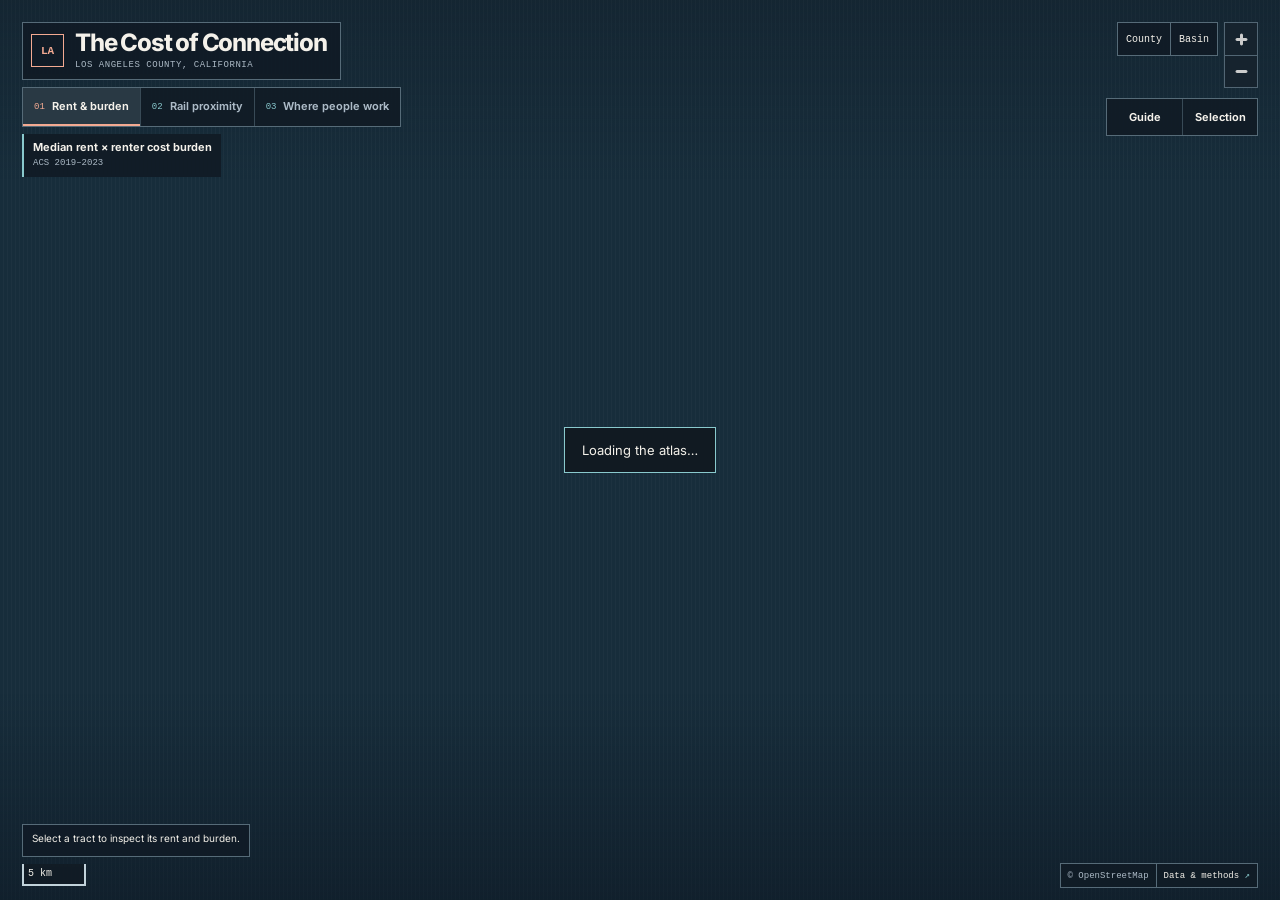
==== index.html @ 6994daee "Publish the Los Angeles transit atlas" ====
<!doctype html>
<html lang="en">
<head>
  <meta charset="utf-8">
  <meta name="viewport" content="width=device-width, initial-scale=1">
  <meta name="description" content="An interactive atlas of rent, rail access and job destinations in Los Angeles County.">
  <meta name="theme-color" content="#111a22">
  <title>The Cost of Connection · Los Angeles</title>
  <link rel="icon" href="data:,">
  <link rel="stylesheet" href="./vendor/maplibre-gl.css">
  <link rel="stylesheet" href="./atlas.css">
  <script defer src="./vendor/maplibre-gl.js"></script>
  <script defer src="./atlas.js"></script>
</head>
<body>
  <a class="skip" href="#map">Skip to the map</a>
  <main id="explore" class="atlas" aria-label="Interactive Los Angeles County atlas">
    <div class="map-shell">
      <div id="map" aria-label="Interactive map of Los Angeles County. Use the map or the tract finder to select an area." tabindex="0"></div>
      <div class="map-shade" aria-hidden="true"></div>
      <div id="place-labels" aria-hidden="true"></div>
      <canvas id="flow-motion" aria-hidden="true" hidden></canvas>
      <div id="map-message" class="map-message" role="status">Loading the atlas…</div>
      <div id="hover-card" class="hover-card" hidden></div>
    </div>

    <header class="map-header">
      <div class="wordmark">
        <span class="survey-mark" aria-hidden="true">LA</span>
        <div><h1>The Cost of Connection</h1><p>Los Angeles County, California</p></div>
      </div>
      <nav class="chapters" aria-label="Map chapters">
        <button type="button" data-mode="housing" aria-pressed="true"><span class="chapter-no" aria-hidden="true">01</span>Rent &amp; burden</button>
        <button type="button" data-mode="rail" aria-pressed="false"><span class="chapter-no" aria-hidden="true">02</span>Rail proximity</button>
        <button type="button" data-mode="commute" aria-pressed="false"><span class="chapter-no" aria-hidden="true">03</span>Where people work</button>
      </nav>
      <div class="map-heading">
        <p id="map-title">Median rent × renter cost burden</p>
        <p id="map-subtitle">ACS 2019–2023</p>
      </div>
    </header>

    <div class="map-actions" aria-label="Map extent">
      <button id="county-view" type="button" title="Show all of Los Angeles County">County</button>
      <button id="reset-view" type="button" title="Return to the LA Basin view">Basin</button>
    </div>

    <aside class="side" aria-label="Map tools and details">
      <div class="dock-bar">
        <button id="show-guide" type="button" aria-controls="guide-view" aria-expanded="false">Guide</button>
        <button id="show-selection" type="button" aria-controls="selection" aria-expanded="false">Selection</button>
        <button id="close-panel" type="button" aria-label="Collapse map panel" hidden>×</button>
      </div>
      <div class="dock-content" hidden>
        <div id="guide-view">
          <div id="chapter-panel" class="chapter-panel">
            <h2>High rent, high strain?</h2>
          </div>
          <details id="finder" class="finder">
            <summary>Find a census tract</summary>
            <form id="tract-form">
              <label class="sr-only" for="tract-input">11-digit Census GEOID or tract number</label>
              <input id="tract-input" name="tract" type="text" inputmode="decimal" autocomplete="off" placeholder="e.g. 06037… or 2073.01" required>
              <button type="submit">Go</button>
            </form>
            <p id="finder-feedback" role="status"></p>
          </details>
        </div>
        <div id="selection" class="selection" aria-live="polite" hidden></div>
      </div>
    </aside>

    <div class="map-caption">
      <p id="map-instruction">Select a tract to inspect its rent and burden.</p>
      <div id="map-key" class="map-key" aria-label="Map legend"></div>
    </div>

    <div class="source-links">
      <a href="https://www.openstreetmap.org/copyright">© OpenStreetMap</a>
      <button id="open-methods" type="button" aria-haspopup="dialog">Data &amp; methods <span aria-hidden="true">↗</span></button>
    </div>
    <dialog id="methods" class="methods" aria-labelledby="methods-title">
      <header class="methods-head">
        <h2 id="methods-title">Data &amp; methods</h2>
        <form method="dialog"><button type="submit" aria-label="Close data and methods" autofocus>×</button></form>
      </header>
      <div class="method-grid">
        <div>
          <h3>Rent and burden</h3>
          <p>Gross rent includes rent and tenant-paid utilities. A household is rent burdened when gross rent is at least 30% of household income. The tract rate excludes households for which the Census Bureau could not compute that share. Both axes split at the median among county tracts with both measures.</p>
          <p><a href="https://data.census.gov/table/ACSDT5Y2023.B25064?g=050XX00US06037">ACS B25064</a> · <a href="https://data.census.gov/table/ACSDT5Y2023.B25070?g=050XX00US06037">ACS B25070</a></p>
        </div>
        <div>
          <h3>Proximity to Metro rail</h3>
          <p>The atlas marks a tract as near rail when at least half its area falls within 800 m of a Metro rail station. The rings measure straight-line distance and the calculation dissolves overlaps. The comparison is descriptive. Station geometry comes from a later snapshot than the housing estimates.</p>
          <p><a href="https://developer.metro.net/gtfs-schedule-data/">LA Metro GTFS</a></p>
        </div>
        <div>
          <h3>Home to workplace</h3>
          <p>Each selected tract shows up to 12 LA County workplace tracts ranked by the number of primary jobs held by its residents. Schematic arcs connect representative tract points. Moving dots indicate direction. These records cover workers across all tenures and contain neither travel mode nor route. The in-state totals exclude out-of-state workplaces.</p>
          <p><a href="https://lehd.ces.census.gov/data/">Census LEHD / LODES</a> · <a href="https://onthemap.ces.census.gov/">OnTheMap</a></p>
        </div>
      </div>
      <footer class="method-credits">
        <p>Basemap: U.S. Census Bureau · © <a href="https://www.openstreetmap.org/copyright">OpenStreetMap</a> contributors · <a href="https://openfreemap.org/">OpenFreeMap</a> · © <a href="https://openmaptiles.org/">OpenMapTiles</a></p>
        <a href="./CODE-SOURCES.txt">Code sources &amp; files <span aria-hidden="true">↗</span></a>
      </footer>
    </dialog>
  </main>
</body>
</html>
---- vendor/maplibre-gl.css ----
.maplibregl-map{font:12px/20px Helvetica Neue,Arial,Helvetica,sans-serif;overflow:hidden;position:relative;-webkit-tap-highlight-color:rgb(0 0 0/0)}.maplibregl-canvas{left:0;position:absolute;top:0}.maplibregl-map:fullscreen{height:100%;width:100%}.maplibregl-ctrl-group button.maplibregl-ctrl-compass{touch-action:none}.maplibregl-canvas-container.maplibregl-interactive,.maplibregl-ctrl-group button.maplibregl-ctrl-compass{cursor:grab;-webkit-user-select:none;-moz-user-select:none;user-select:none}.maplibregl-canvas-container.maplibregl-interactive.maplibregl-track-pointer{cursor:pointer}.maplibregl-canvas-container.maplibregl-interactive:active,.maplibregl-ctrl-group button.maplibregl-ctrl-compass:active{cursor:grabbing}.maplibregl-canvas-container.maplibregl-touch-zoom-rotate,.maplibregl-canvas-container.maplibregl-touch-zoom-rotate .maplibregl-canvas{touch-action:pan-x pan-y}.maplibregl-canvas-container.maplibregl-touch-drag-pan,.maplibregl-canvas-container.maplibregl-touch-drag-pan .maplibregl-canvas{touch-action:pinch-zoom}.maplibregl-canvas-container.maplibregl-touch-zoom-rotate.maplibregl-touch-drag-pan,.maplibregl-canvas-container.maplibregl-touch-zoom-rotate.maplibregl-touch-drag-pan .maplibregl-canvas{touch-action:none}.maplibregl-canvas-container.maplibregl-touch-drag-pan.maplibregl-cooperative-gestures,.maplibregl-canvas-container.maplibregl-touch-drag-pan.maplibregl-cooperative-gestures .maplibregl-canvas{touch-action:pan-x pan-y}.maplibregl-ctrl-bottom-left,.maplibregl-ctrl-bottom-right,.maplibregl-ctrl-top-left,.maplibregl-ctrl-top-right{pointer-events:none;position:absolute;z-index:2}.maplibregl-ctrl-top-left{left:0;top:0}.maplibregl-ctrl-top-right{right:0;top:0}.maplibregl-ctrl-bottom-left{bottom:0;left:0}.maplibregl-ctrl-bottom-right{bottom:0;right:0}.maplibregl-ctrl{clear:both;pointer-events:auto;transform:translate(0)}.maplibregl-ctrl-top-left .maplibregl-ctrl{float:left;margin:10px 0 0 10px}.maplibregl-ctrl-top-right .maplibregl-ctrl{float:right;margin:10px 10px 0 0}.maplibregl-ctrl-bottom-left .maplibregl-ctrl{float:left;margin:0 0 10px 10px}.maplibregl-ctrl-bottom-right .maplibregl-ctrl{float:right;margin:0 10px 10px 0}.maplibregl-ctrl-group{background:#fff;border-radius:4px}.maplibregl-ctrl-group:not(:empty){box-shadow:0 0 0 2px rgba(0,0,0,.1)}@media (forced-colors:active){.maplibregl-ctrl-group:not(:empty){box-shadow:0 0 0 2px ButtonText}}.maplibregl-ctrl-group button{background-color:transparent;border:0;box-sizing:border-box;cursor:pointer;display:block;height:29px;outline:none;padding:0;width:29px}.maplibregl-ctrl-group button+button{border-top:1px solid #ddd}.maplibregl-ctrl button .maplibregl-ctrl-icon{background-position:50%;background-repeat:no-repeat;display:block;height:100%;width:100%}@media (forced-colors:active){.maplibregl-ctrl-icon{background-color:transparent}.maplibregl-ctrl-group button+button{border-top:1px solid ButtonText}}.maplibregl-ctrl button::-moz-focus-inner{border:0;padding:0}.maplibregl-ctrl-attrib-button:focus,.maplibregl-ctrl-group button:focus{box-shadow:0 0 2px 2px #0096ff}.maplibregl-ctrl button:disabled{cursor:not-allowed}.maplibregl-ctrl button:disabled .maplibregl-ctrl-icon{opacity:.25}@media (hover:hover){.maplibregl-ctrl button:not(:disabled):hover{background-color:rgb(0 0 0/5%)}}.maplibregl-ctrl button:not(:disabled):active{background-color:rgb(0 0 0/5%)}.maplibregl-ctrl-group button:focus:focus-visible{box-shadow:0 0 2px 2px #0096ff}.maplibregl-ctrl-group button:focus:not(:focus-visible){box-shadow:none}.maplibregl-ctrl-group button:focus:first-child{border-radius:4px 4px 0 0}.maplibregl-ctrl-group button:focus:last-child{border-radius:0 0 4px 4px}.maplibregl-ctrl-group button:focus:only-child{border-radius:inherit}.maplibregl-ctrl button.maplibregl-ctrl-zoom-out .maplibregl-ctrl-icon{background-image:url("data:image/svg+xml;charset=utf-8,%3Csvg xmlns='http://www.w3.org/2000/svg' width='29' height='29' fill='%23333' viewBox='0 0 29 29'%3E%3Cpath d='M10 13c-.75 0-1.5.75-1.5 1.5S9.25 16 10 16h9c.75 0 1.5-.75 1.5-1.5S19.75 13 19 13z'/%3E%3C/svg%3E")}.maplibregl-ctrl button.maplibregl-ctrl-zoom-in .maplibregl-ctrl-icon{background-image:url("data:image/svg+xml;charset=utf-8,%3Csvg xmlns='http://www.w3.org/2000/svg' width='29' height='29' fill='%23333' viewBox='0 0 29 29'%3E%3Cpath d='M14.5 8.5c-.75 0-1.5.75-1.5 1.5v3h-3c-.75 0-1.5.75-1.5 1.5S9.25 16 10 16h3v3c0 .75.75 1.5 1.5 1.5S16 19.75 16 19v-3h3c.75 0 1.5-.75 1.5-1.5S19.75 13 19 13h-3v-3c0-.75-.75-1.5-1.5-1.5'/%3E%3C/svg%3E")}@media (forced-colors:active){.maplibregl-ctrl button.maplibregl-ctrl-zoom-out .maplibregl-ctrl-icon{background-image:url("data:image/svg+xml;charset=utf-8,%3Csvg xmlns='http://www.w3.org/2000/svg' width='29' height='29' fill='%23fff' viewBox='0 0 29 29'%3E%3Cpath d='M10 13c-.75 0-1.5.75-1.5 1.5S9.25 16 10 16h9c.75 0 1.5-.75 1.5-1.5S19.75 13 19 13z'/%3E%3C/svg%3E")}.maplibregl-ctrl button.maplibregl-ctrl-zoom-in .maplibregl-ctrl-icon{background-image:url("data:image/svg+xml;charset=utf-8,%3Csvg xmlns='http://www.w3.org/2000/svg' width='29' height='29' fill='%23fff' viewBox='0 0 29 29'%3E%3Cpath d='M14.5 8.5c-.75 0-1.5.75-1.5 1.5v3h-3c-.75 0-1.5.75-1.5 1.5S9.25 16 10 16h3v3c0 .75.75 1.5 1.5 1.5S16 19.75 16 19v-3h3c.75 0 1.5-.75 1.5-1.5S19.75 13 19 13h-3v-3c0-.75-.75-1.5-1.5-1.5'/%3E%3C/svg%3E")}}@media (forced-colors:active) and (prefers-color-scheme:light){.maplibregl-ctrl button.maplibregl-ctrl-zoom-out .maplibregl-ctrl-icon{background-image:url("data:image/svg+xml;charset=utf-8,%3Csvg xmlns='http://www.w3.org/2000/svg' width='29' height='29' viewBox='0 0 29 29'%3E%3Cpath d='M10 13c-.75 0-1.5.75-1.5 1.5S9.25 16 10 16h9c.75 0 1.5-.75 1.5-1.5S19.75 13 19 13z'/%3E%3C/svg%3E")}.maplibregl-ctrl button.maplibregl-ctrl-zoom-in .maplibregl-ctrl-icon{background-image:url("data:image/svg+xml;charset=utf-8,%3Csvg xmlns='http://www.w3.org/2000/svg' width='29' height='29' viewBox='0 0 29 29'%3E%3Cpath d='M14.5 8.5c-.75 0-1.5.75-1.5 1.5v3h-3c-.75 0-1.5.75-1.5 1.5S9.25 16 10 16h3v3c0 .75.75 1.5 1.5 1.5S16 19.75 16 19v-3h3c.75 0 1.5-.75 1.5-1.5S19.75 13 19 13h-3v-3c0-.75-.75-1.5-1.5-1.5'/%3E%3C/svg%3E")}}.maplibregl-ctrl button.maplibregl-ctrl-fullscreen .maplibregl-ctrl-icon{background-image:url("data:image/svg+xml;charset=utf-8,%3Csvg xmlns='http://www.w3.org/2000/svg' width='29' height='29' fill='%23333' viewBox='0 0 29 29'%3E%3Cpath d='M24 16v5.5c0 1.75-.75 2.5-2.5 2.5H16v-1l3-1.5-4-5.5 1-1 5.5 4 1.5-3zM6 16l1.5 3 5.5-4 1 1-4 5.5 3 1.5v1H7.5C5.75 24 5 23.25 5 21.5V16zm7-11v1l-3 1.5 4 5.5-1 1-5.5-4L6 13H5V7.5C5 5.75 5.75 5 7.5 5zm11 2.5c0-1.75-.75-2.5-2.5-2.5H16v1l3 1.5-4 5.5 1 1 5.5-4 1.5 3h1z'/%3E%3C/svg%3E")}.maplibregl-ctrl button.maplibregl-ctrl-shrink .maplibregl-ctrl-icon{background-image:url("data:image/svg+xml;charset=utf-8,%3Csvg xmlns='http://www.w3.org/2000/svg' width='29' height='29' viewBox='0 0 29 29'%3E%3Cpath d='M18.5 16c-1.75 0-2.5.75-2.5 2.5V24h1l1.5-3 5.5 4 1-1-4-5.5 3-1.5v-1zM13 18.5c0-1.75-.75-2.5-2.5-2.5H5v1l3 1.5L4 24l1 1 5.5-4 1.5 3h1zm3-8c0 1.75.75 2.5 2.5 2.5H24v-1l-3-1.5L25 5l-1-1-5.5 4L17 5h-1zM10.5 13c1.75 0 2.5-.75 2.5-2.5V5h-1l-1.5 3L5 4 4 5l4 5.5L5 12v1z'/%3E%3C/svg%3E")}@media (forced-colors:active){.maplibregl-ctrl button.maplibregl-ctrl-fullscreen .maplibregl-ctrl-icon{background-image:url("data:image/svg+xml;charset=utf-8,%3Csvg xmlns='http://www.w3.org/2000/svg' width='29' height='29' fill='%23fff' viewBox='0 0 29 29'%3E%3Cpath d='M24 16v5.5c0 1.75-.75 2.5-2.5 2.5H16v-1l3-1.5-4-5.5 1-1 5.5 4 1.5-3zM6 16l1.5 3 5.5-4 1 1-4 5.5 3 1.5v1H7.5C5.75 24 5 23.25 5 21.5V16zm7-11v1l-3 1.5 4 5.5-1 1-5.5-4L6 13H5V7.5C5 5.75 5.75 5 7.5 5zm11 2.5c0-1.75-.75-2.5-2.5-2.5H16v1l3 1.5-4 5.5 1 1 5.5-4 1.5 3h1z'/%3E%3C/svg%3E")}.maplibregl-ctrl button.maplibregl-ctrl-shrink .maplibregl-ctrl-icon{background-image:url("data:image/svg+xml;charset=utf-8,%3Csvg xmlns='http://www.w3.org/2000/svg' width='29' height='29' fill='%23fff' viewBox='0 0 29 29'%3E%3Cpath d='M18.5 16c-1.75 0-2.5.75-2.5 2.5V24h1l1.5-3 5.5 4 1-1-4-5.5 3-1.5v-1zM13 18.5c0-1.75-.75-2.5-2.5-2.5H5v1l3 1.5L4 24l1 1 5.5-4 1.5 3h1zm3-8c0 1.75.75 2.5 2.5 2.5H24v-1l-3-1.5L25 5l-1-1-5.5 4L17 5h-1zM10.5 13c1.75 0 2.5-.75 2.5-2.5V5h-1l-1.5 3L5 4 4 5l4 5.5L5 12v1z'/%3E%3C/svg%3E")}}@media (forced-colors:active) and (prefers-color-scheme:light){.maplibregl-ctrl button.maplibregl-ctrl-fullscreen .maplibregl-ctrl-icon{background-image:url("data:image/svg+xml;charset=utf-8,%3Csvg xmlns='http://www.w3.org/2000/svg' width='29' height='29' viewBox='0 0 29 29'%3E%3Cpath d='M24 16v5.5c0 1.75-.75 2.5-2.5 2.5H16v-1l3-1.5-4-5.5 1-1 5.5 4 1.5-3zM6 16l1.5 3 5.5-4 1 1-4 5.5 3 1.5v1H7.5C5.75 24 5 23.25 5 21.5V16zm7-11v1l-3 1.5 4 5.5-1 1-5.5-4L6 13H5V7.5C5 5.75 5.75 5 7.5 5zm11 2.5c0-1.75-.75-2.5-2.5-2.5H16v1l3 1.5-4 5.5 1 1 5.5-4 1.5 3h1z'/%3E%3C/svg%3E")}.maplibregl-ctrl button.maplibregl-ctrl-shrink .maplibregl-ctrl-icon{background-image:url("data:image/svg+xml;charset=utf-8,%3Csvg xmlns='http://www.w3.org/2000/svg' width='29' height='29' viewBox='0 0 29 29'%3E%3Cpath d='M18.5 16c-1.75 0-2.5.75-2.5 2.5V24h1l1.5-3 5.5 4 1-1-4-5.5 3-1.5v-1zM13 18.5c0-1.75-.75-2.5-2.5-2.5H5v1l3 1.5L4 24l1 1 5.5-4 1.5 3h1zm3-8c0 1.75.75 2.5 2.5 2.5H24v-1l-3-1.5L25 5l-1-1-5.5 4L17 5h-1zM10.5 13c1.75 0 2.5-.75 2.5-2.5V5h-1l-1.5 3L5 4 4 5l4 5.5L5 12v1z'/%3E%3C/svg%3E")}}.maplibregl-ctrl button.maplibregl-ctrl-compass .maplibregl-ctrl-icon{background-image:url("data:image/svg+xml;charset=utf-8,%3Csvg xmlns='http://www.w3.org/2000/svg' width='29' height='29' fill='%23333' viewBox='0 0 29 29'%3E%3Cpath d='m10.5 14 4-8 4 8z'/%3E%3Cpath fill='%23ccc' d='m10.5 16 4 8 4-8z'/%3E%3C/svg%3E")}@media (forced-colors:active){.maplibregl-ctrl button.maplibregl-ctrl-compass .maplibregl-ctrl-icon{background-image:url("data:image/svg+xml;charset=utf-8,%3Csvg xmlns='http://www.w3.org/2000/svg' width='29' height='29' fill='%23fff' viewBox='0 0 29 29'%3E%3Cpath d='m10.5 14 4-8 4 8z'/%3E%3Cpath fill='%23ccc' d='m10.5 16 4 8 4-8z'/%3E%3C/svg%3E")}}@media (forced-colors:active) and (prefers-color-scheme:light){.maplibregl-ctrl button.maplibregl-ctrl-compass .maplibregl-ctrl-icon{background-image:url("data:image/svg+xml;charset=utf-8,%3Csvg xmlns='http://www.w3.org/2000/svg' width='29' height='29' viewBox='0 0 29 29'%3E%3Cpath d='m10.5 14 4-8 4 8z'/%3E%3Cpath fill='%23ccc' d='m10.5 16 4 8 4-8z'/%3E%3C/svg%3E")}}.maplibregl-ctrl button.maplibregl-ctrl-globe .maplibregl-ctrl-icon{background-image:url("data:image/svg+xml;charset=utf-8,%3Csvg xmlns='http://www.w3.org/2000/svg' width='22' height='22' fill='none' stroke='%23333' viewBox='0 0 22 22'%3E%3Ccircle cx='11' cy='11' r='8.5'/%3E%3Cpath d='M17.5 11c0 4.819-3.02 8.5-6.5 8.5S4.5 15.819 4.5 11 7.52 2.5 11 2.5s6.5 3.681 6.5 8.5Z'/%3E%3Cpath d='M13.5 11c0 2.447-.331 4.64-.853 6.206-.262.785-.562 1.384-.872 1.777-.314.399-.58.517-.775.517s-.461-.118-.775-.517c-.31-.393-.61-.992-.872-1.777C8.831 15.64 8.5 13.446 8.5 11s.331-4.64.853-6.206c.262-.785.562-1.384.872-1.777.314-.399.58-.517.775-.517s.461.118.775.517c.31.393.61.992.872 1.777.522 1.565.853 3.76.853 6.206Z'/%3E%3Cpath d='M11 7.5c-1.909 0-3.622-.166-4.845-.428-.616-.132-1.08-.283-1.379-.434a1.3 1.3 0 0 1-.224-.138q.07-.058.224-.138c.299-.151.763-.302 1.379-.434C7.378 5.666 9.091 5.5 11 5.5s3.622.166 4.845.428c.616.132 1.08.283 1.379.434.105.053.177.1.224.138q-.07.058-.224.138c-.299.151-.763.302-1.379.434-1.223.262-2.936.428-4.845.428ZM4.486 6.436ZM11 16.5c-1.909 0-3.622-.166-4.845-.428-.616-.132-1.08-.283-1.379-.434a1.3 1.3 0 0 1-.224-.138 1.3 1.3 0 0 1 .224-.138c.299-.151.763-.302 1.379-.434C7.378 14.666 9.091 14.5 11 14.5s3.622.166 4.845.428c.616.132 1.08.283 1.379.434.105.053.177.1.224.138a1.3 1.3 0 0 1-.224.138c-.299.151-.763.302-1.379.434-1.223.262-2.936.428-4.845.428Zm-6.514-1.064ZM11 12.5c-2.46 0-4.672-.222-6.255-.574-.796-.177-1.406-.38-1.805-.59a1.5 1.5 0 0 1-.39-.272.3.3 0 0 1-.047-.064.3.3 0 0 1 .048-.064c.066-.073.189-.167.389-.272.399-.21 1.009-.413 1.805-.59C6.328 9.722 8.54 9.5 11 9.5s4.672.222 6.256.574c.795.177 1.405.38 1.804.59.2.105.323.2.39.272a.3.3 0 0 1 .047.064.3.3 0 0 1-.048.064 1.4 1.4 0 0 1-.389.272c-.399.21-1.009.413-1.804.59-1.584.352-3.796.574-6.256.574Zm-8.501-1.51v.002zm0 .018v.002zm17.002.002v-.002zm0-.018v-.002z'/%3E%3C/svg%3E")}.maplibregl-ctrl button.maplibregl-ctrl-globe-enabled .maplibregl-ctrl-icon{background-image:url("data:image/svg+xml;charset=utf-8,%3Csvg xmlns='http://www.w3.org/2000/svg' width='22' height='22' fill='none' stroke='%2333b5e5' viewBox='0 0 22 22'%3E%3Ccircle cx='11' cy='11' r='8.5'/%3E%3Cpath d='M17.5 11c0 4.819-3.02 8.5-6.5 8.5S4.5 15.819 4.5 11 7.52 2.5 11 2.5s6.5 3.681 6.5 8.5Z'/%3E%3Cpath d='M13.5 11c0 2.447-.331 4.64-.853 6.206-.262.785-.562 1.384-.872 1.777-.314.399-.58.517-.775.517s-.461-.118-.775-.517c-.31-.393-.61-.992-.872-1.777C8.831 15.64 8.5 13.446 8.5 11s.331-4.64.853-6.206c.262-.785.562-1.384.872-1.777.314-.399.58-.517.775-.517s.461.118.775.517c.31.393.61.992.872 1.777.522 1.565.853 3.76.853 6.206Z'/%3E%3Cpath d='M11 7.5c-1.909 0-3.622-.166-4.845-.428-.616-.132-1.08-.283-1.379-.434a1.3 1.3 0 0 1-.224-.138q.07-.058.224-.138c.299-.151.763-.302 1.379-.434C7.378 5.666 9.091 5.5 11 5.5s3.622.166 4.845.428c.616.132 1.08.283 1.379.434.105.053.177.1.224.138q-.07.058-.224.138c-.299.151-.763.302-1.379.434-1.223.262-2.936.428-4.845.428ZM4.486 6.436ZM11 16.5c-1.909 0-3.622-.166-4.845-.428-.616-.132-1.08-.283-1.379-.434a1.3 1.3 0 0 1-.224-.138 1.3 1.3 0 0 1 .224-.138c.299-.151.763-.302 1.379-.434C7.378 14.666 9.091 14.5 11 14.5s3.622.166 4.845.428c.616.132 1.08.283 1.379.434.105.053.177.1.224.138a1.3 1.3 0 0 1-.224.138c-.299.151-.763.302-1.379.434-1.223.262-2.936.428-4.845.428Zm-6.514-1.064ZM11 12.5c-2.46 0-4.672-.222-6.255-.574-.796-.177-1.406-.38-1.805-.59a1.5 1.5 0 0 1-.39-.272.3.3 0 0 1-.047-.064.3.3 0 0 1 .048-.064c.066-.073.189-.167.389-.272.399-.21 1.009-.413 1.805-.59C6.328 9.722 8.54 9.5 11 9.5s4.672.222 6.256.574c.795.177 1.405.38 1.804.59.2.105.323.2.39.272a.3.3 0 0 1 .047.064.3.3 0 0 1-.048.064 1.4 1.4 0 0 1-.389.272c-.399.21-1.009.413-1.804.59-1.584.352-3.796.574-6.256.574Zm-8.501-1.51v.002zm0 .018v.002zm17.002.002v-.002zm0-.018v-.002z'/%3E%3C/svg%3E")}.maplibregl-ctrl button.maplibregl-ctrl-terrain .maplibregl-ctrl-icon{background-image:url("data:image/svg+xml;charset=utf-8,%3Csvg xmlns='http://www.w3.org/2000/svg' width='22' height='22' fill='%23333' viewBox='0 0 22 22'%3E%3Cpath d='m1.754 13.406 4.453-4.851 3.09 3.09 3.281 3.277.969-.969-3.309-3.312 3.844-4.121 6.148 6.886h1.082v-.855l-7.207-8.07-4.84 5.187L6.169 6.57l-5.48 5.965v.871ZM.688 16.844h20.625v1.375H.688Zm0 0'/%3E%3C/svg%3E")}.maplibregl-ctrl button.maplibregl-ctrl-terrain-enabled .maplibregl-ctrl-icon{background-image:url("data:image/svg+xml;charset=utf-8,%3Csvg xmlns='http://www.w3.org/2000/svg' width='22' height='22' fill='%2333b5e5' viewBox='0 0 22 22'%3E%3Cpath d='m1.754 13.406 4.453-4.851 3.09 3.09 3.281 3.277.969-.969-3.309-3.312 3.844-4.121 6.148 6.886h1.082v-.855l-7.207-8.07-4.84 5.187L6.169 6.57l-5.48 5.965v.871ZM.688 16.844h20.625v1.375H.688Zm0 0'/%3E%3C/svg%3E")}.maplibregl-ctrl button.maplibregl-ctrl-geolocate .maplibregl-ctrl-icon{background-image:url("data:image/svg+xml;charset=utf-8,%3Csvg xmlns='http://www.w3.org/2000/svg' width='29' height='29' fill='%23333' viewBox='0 0 20 20'%3E%3Cpath d='M10 4C9 4 9 5 9 5v.1A5 5 0 0 0 5.1 9H5s-1 0-1 1 1 1 1 1h.1A5 5 0 0 0 9 14.9v.1s0 1 1 1 1-1 1-1v-.1a5 5 0 0 0 3.9-3.9h.1s1 0 1-1-1-1-1-1h-.1A5 5 0 0 0 11 5.1V5s0-1-1-1m0 2.5a3.5 3.5 0 1 1 0 7 3.5 3.5 0 1 1 0-7'/%3E%3Ccircle cx='10' cy='10' r='2'/%3E%3C/svg%3E")}.maplibregl-ctrl button.maplibregl-ctrl-geolocate:disabled .maplibregl-ctrl-icon{background-image:url("data:image/svg+xml;charset=utf-8,%3Csvg xmlns='http://www.w3.org/2000/svg' width='29' height='29' fill='%23aaa' viewBox='0 0 20 20'%3E%3Cpath d='M10 4C9 4 9 5 9 5v.1A5 5 0 0 0 5.1 9H5s-1 0-1 1 1 1 1 1h.1A5 5 0 0 0 9 14.9v.1s0 1 1 1 1-1 1-1v-.1a5 5 0 0 0 3.9-3.9h.1s1 0 1-1-1-1-1-1h-.1A5 5 0 0 0 11 5.1V5s0-1-1-1m0 2.5a3.5 3.5 0 1 1 0 7 3.5 3.5 0 1 1 0-7'/%3E%3Ccircle cx='10' cy='10' r='2'/%3E%3Cpath fill='red' d='m14 5 1 1-9 9-1-1z'/%3E%3C/svg%3E")}.maplibregl-ctrl button.maplibregl-ctrl-geolocate.maplibregl-ctrl-geolocate-active .maplibregl-ctrl-icon{background-image:url("data:image/svg+xml;charset=utf-8,%3Csvg xmlns='http://www.w3.org/2000/svg' width='29' height='29' fill='%2333b5e5' viewBox='0 0 20 20'%3E%3Cpath d='M10 4C9 4 9 5 9 5v.1A5 5 0 0 0 5.1 9H5s-1 0-1 1 1 1 1 1h.1A5 5 0 0 0 9 14.9v.1s0 1 1 1 1-1 1-1v-.1a5 5 0 0 0 3.9-3.9h.1s1 0 1-1-1-1-1-1h-.1A5 5 0 0 0 11 5.1V5s0-1-1-1m0 2.5a3.5 3.5 0 1 1 0 7 3.5 3.5 0 1 1 0-7'/%3E%3Ccircle cx='10' cy='10' r='2'/%3E%3C/svg%3E")}.maplibregl-ctrl button.maplibregl-ctrl-geolocate.maplibregl-ctrl-geolocate-active-error .maplibregl-ctrl-icon{background-image:url("data:image/svg+xml;charset=utf-8,%3Csvg xmlns='http://www.w3.org/2000/svg' width='29' height='29' fill='%23e58978' viewBox='0 0 20 20'%3E%3Cpath d='M10 4C9 4 9 5 9 5v.1A5 5 0 0 0 5.1 9H5s-1 0-1 1 1 1 1 1h.1A5 5 0 0 0 9 14.9v.1s0 1 1 1 1-1 1-1v-.1a5 5 0 0 0 3.9-3.9h.1s1 0 1-1-1-1-1-1h-.1A5 5 0 0 0 11 5.1V5s0-1-1-1m0 2.5a3.5 3.5 0 1 1 0 7 3.5 3.5 0 1 1 0-7'/%3E%3Ccircle cx='10' cy='10' r='2'/%3E%3C/svg%3E")}.maplibregl-ctrl button.maplibregl-ctrl-geolocate.maplibregl-ctrl-geolocate-background .maplibregl-ctrl-icon{background-image:url("data:image/svg+xml;charset=utf-8,%3Csvg xmlns='http://www.w3.org/2000/svg' width='29' height='29' fill='%2333b5e5' viewBox='0 0 20 20'%3E%3Cpath d='M10 4C9 4 9 5 9 5v.1A5 5 0 0 0 5.1 9H5s-1 0-1 1 1 1 1 1h.1A5 5 0 0 0 9 14.9v.1s0 1 1 1 1-1 1-1v-.1a5 5 0 0 0 3.9-3.9h.1s1 0 1-1-1-1-1-1h-.1A5 5 0 0 0 11 5.1V5s0-1-1-1m0 2.5a3.5 3.5 0 1 1 0 7 3.5 3.5 0 1 1 0-7'/%3E%3C/svg%3E")}.maplibregl-ctrl button.maplibregl-ctrl-geolocate.maplibregl-ctrl-geolocate-background-error .maplibregl-ctrl-icon{background-image:url("data:image/svg+xml;charset=utf-8,%3Csvg xmlns='http://www.w3.org/2000/svg' width='29' height='29' fill='%23e54e33' viewBox='0 0 20 20'%3E%3Cpath d='M10 4C9 4 9 5 9 5v.1A5 5 0 0 0 5.1 9H5s-1 0-1 1 1 1 1 1h.1A5 5 0 0 0 9 14.9v.1s0 1 1 1 1-1 1-1v-.1a5 5 0 0 0 3.9-3.9h.1s1 0 1-1-1-1-1-1h-.1A5 5 0 0 0 11 5.1V5s0-1-1-1m0 2.5a3.5 3.5 0 1 1 0 7 3.5 3.5 0 1 1 0-7'/%3E%3C/svg%3E")}.maplibregl-ctrl button.maplibregl-ctrl-geolocate.maplibregl-ctrl-geolocate-waiting .maplibregl-ctrl-icon{animation:maplibregl-spin 2s linear infinite}@media (forced-colors:active){.maplibregl-ctrl button.maplibregl-ctrl-geolocate .maplibregl-ctrl-icon{background-image:url("data:image/svg+xml;charset=utf-8,%3Csvg xmlns='http://www.w3.org/2000/svg' width='29' height='29' fill='%23fff' viewBox='0 0 20 20'%3E%3Cpath d='M10 4C9 4 9 5 9 5v.1A5 5 0 0 0 5.1 9H5s-1 0-1 1 1 1 1 1h.1A5 5 0 0 0 9 14.9v.1s0 1 1 1 1-1 1-1v-.1a5 5 0 0 0 3.9-3.9h.1s1 0 1-1-1-1-1-1h-.1A5 5 0 0 0 11 5.1V5s0-1-1-1m0 2.5a3.5 3.5 0 1 1 0 7 3.5 3.5 0 1 1 0-7'/%3E%3Ccircle cx='10' cy='10' r='2'/%3E%3C/svg%3E")}.maplibregl-ctrl button.maplibregl-ctrl-geolocate:disabled .maplibregl-ctrl-icon{background-image:url("data:image/svg+xml;charset=utf-8,%3Csvg xmlns='http://www.w3.org/2000/svg' width='29' height='29' fill='%23999' viewBox='0 0 20 20'%3E%3Cpath d='M10 4C9 4 9 5 9 5v.1A5 5 0 0 0 5.1 9H5s-1 0-1 1 1 1 1 1h.1A5 5 0 0 0 9 14.9v.1s0 1 1 1 1-1 1-1v-.1a5 5 0 0 0 3.9-3.9h.1s1 0 1-1-1-1-1-1h-.1A5 5 0 0 0 11 5.1V5s0-1-1-1m0 2.5a3.5 3.5 0 1 1 0 7 3.5 3.5 0 1 1 0-7'/%3E%3Ccircle cx='10' cy='10' r='2'/%3E%3Cpath fill='red' d='m14 5 1 1-9 9-1-1z'/%3E%3C/svg%3E")}.maplibregl-ctrl button.maplibregl-ctrl-geolocate.maplibregl-ctrl-geolocate-active .maplibregl-ctrl-icon{background-image:url("data:image/svg+xml;charset=utf-8,%3Csvg xmlns='http://www.w3.org/2000/svg' width='29' height='29' fill='%2333b5e5' viewBox='0 0 20 20'%3E%3Cpath d='M10 4C9 4 9 5 9 5v.1A5 5 0 0 0 5.1 9H5s-1 0-1 1 1 1 1 1h.1A5 5 0 0 0 9 14.9v.1s0 1 1 1 1-1 1-1v-.1a5 5 0 0 0 3.9-3.9h.1s1 0 1-1-1-1-1-1h-.1A5 5 0 0 0 11 5.1V5s0-1-1-1m0 2.5a3.5 3.5 0 1 1 0 7 3.5 3.5 0 1 1 0-7'/%3E%3Ccircle cx='10' cy='10' r='2'/%3E%3C/svg%3E")}.maplibregl-ctrl button.maplibregl-ctrl-geolocate.maplibregl-ctrl-geolocate-active-error .maplibregl-ctrl-icon{background-image:url("data:image/svg+xml;charset=utf-8,%3Csvg xmlns='http://www.w3.org/2000/svg' width='29' height='29' fill='%23e58978' viewBox='0 0 20 20'%3E%3Cpath d='M10 4C9 4 9 5 9 5v.1A5 5 0 0 0 5.1 9H5s-1 0-1 1 1 1 1 1h.1A5 5 0 0 0 9 14.9v.1s0 1 1 1 1-1 1-1v-.1a5 5 0 0 0 3.9-3.9h.1s1 0 1-1-1-1-1-1h-.1A5 5 0 0 0 11 5.1V5s0-1-1-1m0 2.5a3.5 3.5 0 1 1 0 7 3.5 3.5 0 1 1 0-7'/%3E%3Ccircle cx='10' cy='10' r='2'/%3E%3C/svg%3E")}.maplibregl-ctrl button.maplibregl-ctrl-geolocate.maplibregl-ctrl-geolocate-background .maplibregl-ctrl-icon{background-image:url("data:image/svg+xml;charset=utf-8,%3Csvg xmlns='http://www.w3.org/2000/svg' width='29' height='29' fill='%2333b5e5' viewBox='0 0 20 20'%3E%3Cpath d='M10 4C9 4 9 5 9 5v.1A5 5 0 0 0 5.1 9H5s-1 0-1 1 1 1 1 1h.1A5 5 0 0 0 9 14.9v.1s0 1 1 1 1-1 1-1v-.1a5 5 0 0 0 3.9-3.9h.1s1 0 1-1-1-1-1-1h-.1A5 5 0 0 0 11 5.1V5s0-1-1-1m0 2.5a3.5 3.5 0 1 1 0 7 3.5 3.5 0 1 1 0-7'/%3E%3C/svg%3E")}.maplibregl-ctrl button.maplibregl-ctrl-geolocate.maplibregl-ctrl-geolocate-background-error .maplibregl-ctrl-icon{background-image:url("data:image/svg+xml;charset=utf-8,%3Csvg xmlns='http://www.w3.org/2000/svg' width='29' height='29' fill='%23e54e33' viewBox='0 0 20 20'%3E%3Cpath d='M10 4C9 4 9 5 9 5v.1A5 5 0 0 0 5.1 9H5s-1 0-1 1 1 1 1 1h.1A5 5 0 0 0 9 14.9v.1s0 1 1 1 1-1 1-1v-.1a5 5 0 0 0 3.9-3.9h.1s1 0 1-1-1-1-1-1h-.1A5 5 0 0 0 11 5.1V5s0-1-1-1m0 2.5a3.5 3.5 0 1 1 0 7 3.5 3.5 0 1 1 0-7'/%3E%3C/svg%3E")}}@media (forced-colors:active) and (prefers-color-scheme:light){.maplibregl-ctrl button.maplibregl-ctrl-geolocate .maplibregl-ctrl-icon{background-image:url("data:image/svg+xml;charset=utf-8,%3Csvg xmlns='http://www.w3.org/2000/svg' width='29' height='29' viewBox='0 0 20 20'%3E%3Cpath d='M10 4C9 4 9 5 9 5v.1A5 5 0 0 0 5.1 9H5s-1 0-1 1 1 1 1 1h.1A5 5 0 0 0 9 14.9v.1s0 1 1 1 1-1 1-1v-.1a5 5 0 0 0 3.9-3.9h.1s1 0 1-1-1-1-1-1h-.1A5 5 0 0 0 11 5.1V5s0-1-1-1m0 2.5a3.5 3.5 0 1 1 0 7 3.5 3.5 0 1 1 0-7'/%3E%3Ccircle cx='10' cy='10' r='2'/%3E%3C/svg%3E")}.maplibregl-ctrl button.maplibregl-ctrl-geolocate:disabled .maplibregl-ctrl-icon{background-image:url("data:image/svg+xml;charset=utf-8,%3Csvg xmlns='http://www.w3.org/2000/svg' width='29' height='29' fill='%23666' viewBox='0 0 20 20'%3E%3Cpath d='M10 4C9 4 9 5 9 5v.1A5 5 0 0 0 5.1 9H5s-1 0-1 1 1 1 1 1h.1A5 5 0 0 0 9 14.9v.1s0 1 1 1 1-1 1-1v-.1a5 5 0 0 0 3.9-3.9h.1s1 0 1-1-1-1-1-1h-.1A5 5 0 0 0 11 5.1V5s0-1-1-1m0 2.5a3.5 3.5 0 1 1 0 7 3.5 3.5 0 1 1 0-7'/%3E%3Ccircle cx='10' cy='10' r='2'/%3E%3Cpath fill='red' d='m14 5 1 1-9 9-1-1z'/%3E%3C/svg%3E")}}@keyframes maplibregl-spin{0%{transform:rotate(0deg)}to{transform:rotate(1turn)}}a.maplibregl-ctrl-logo{background-image:url("data:image/svg+xml;charset=utf-8,%3Csvg xmlns='http://www.w3.org/2000/svg' width='88' height='23' fill='none'%3E%3Cpath fill='%23000' fill-opacity='.4' fill-rule='evenodd' d='M17.408 16.796h-1.827l2.501-12.095h.198l3.324 6.533.988 2.19.988-2.19 3.258-6.533h.181l2.6 12.095h-1.81l-1.218-5.644-.362-1.71-.658 1.71-2.929 5.644h-.098l-2.914-5.644-.757-1.71-.345 1.71zm1.958-3.42-.726 3.663a1.255 1.255 0 0 1-1.232 1.011h-1.827a1.255 1.255 0 0 1-1.229-1.509l2.501-12.095a1.255 1.255 0 0 1 1.23-1.001h.197a1.25 1.25 0 0 1 1.12.685l3.19 6.273 3.125-6.263a1.25 1.25 0 0 1 1.123-.695h.181a1.255 1.255 0 0 1 1.227.991l1.443 6.71a5 5 0 0 1 .314-.787l.009-.016a4.6 4.6 0 0 1 1.777-1.887c.782-.46 1.668-.667 2.611-.667a4.6 4.6 0 0 1 1.7.32l.306.134c.21-.16.474-.256.759-.256h1.694a1.255 1.255 0 0 1 1.212.925 1.255 1.255 0 0 1 1.212-.925h1.711c.284 0 .545.094.755.252.613-.3 1.312-.45 2.075-.45 1.356 0 2.557.445 3.482 1.4q.47.48.763 1.064V4.701a1.255 1.255 0 0 1 1.255-1.255h1.86A1.255 1.255 0 0 1 54.44 4.7v9.194h2.217c.19 0 .37.043.532.118v-4.77c0-.356.147-.678.385-.906a2.42 2.42 0 0 1-.682-1.71c0-.665.267-1.253.735-1.7a2.45 2.45 0 0 1 1.722-.674 2.43 2.43 0 0 1 1.705.675q.318.302.504.683V4.7a1.255 1.255 0 0 1 1.255-1.255h1.744A1.255 1.255 0 0 1 65.812 4.7v3.335a4.8 4.8 0 0 1 1.526-.246c.938 0 1.817.214 2.59.69a4.47 4.47 0 0 1 1.67 1.743v-.98a1.255 1.255 0 0 1 1.256-1.256h1.777c.233 0 .451.064.639.174a3.4 3.4 0 0 1 1.567-.372c.346 0 .861.02 1.285.232a1.25 1.25 0 0 1 .689 1.004 4.7 4.7 0 0 1 .853-.588c.795-.44 1.675-.647 2.61-.647 1.385 0 2.65.39 3.525 1.396.836.938 1.168 2.173 1.168 3.528q-.001.515-.056 1.051a1.255 1.255 0 0 1-.947 1.09l.408.952a1.255 1.255 0 0 1-.477 1.552c-.418.268-.92.463-1.458.612-.613.171-1.304.244-2.049.244-1.06 0-2.043-.207-2.886-.698l-.015-.008c-.798-.48-1.419-1.135-1.818-1.963l-.004-.008a5.8 5.8 0 0 1-.548-2.512q0-.429.053-.843a1.3 1.3 0 0 1-.333-.086l-.166-.004c-.223 0-.426.062-.643.228-.03.024-.142.139-.142.59v3.883a1.255 1.255 0 0 1-1.256 1.256h-1.777a1.255 1.255 0 0 1-1.256-1.256V15.69l-.032.057a4.8 4.8 0 0 1-1.86 1.833 5.04 5.04 0 0 1-2.484.634 4.5 4.5 0 0 1-1.935-.424 1.25 1.25 0 0 1-.764.258h-1.71a1.255 1.255 0 0 1-1.256-1.255V7.687a2.4 2.4 0 0 1-.428.625c.253.23.412.561.412.93v7.553a1.255 1.255 0 0 1-1.256 1.255h-1.843a1.25 1.25 0 0 1-.894-.373c-.228.23-.544.373-.894.373H51.32a1.255 1.255 0 0 1-1.256-1.255v-1.251l-.061.117a4.7 4.7 0 0 1-1.782 1.884 4.77 4.77 0 0 1-2.485.67 5.6 5.6 0 0 1-1.485-.188l.009 2.764a1.255 1.255 0 0 1-1.255 1.259h-1.729a1.255 1.255 0 0 1-1.255-1.255v-3.537a1.255 1.255 0 0 1-1.167.793h-1.679a1.25 1.25 0 0 1-.77-.263 4.5 4.5 0 0 1-1.945.429c-.885 0-1.724-.21-2.495-.632l-.017-.01a5 5 0 0 1-1.081-.836 1.255 1.255 0 0 1-1.254 1.312h-1.81a1.255 1.255 0 0 1-1.228-.99l-.782-3.625-2.044 3.939a1.25 1.25 0 0 1-1.115.676h-.098a1.25 1.25 0 0 1-1.116-.68l-2.061-3.994zM35.92 16.63l.207-.114.223-.15q.493-.356.735-.785l.061-.118.033 1.332h1.678V9.242h-1.694l-.033 1.267q-.133-.329-.526-.658l-.032-.028a3.2 3.2 0 0 0-.668-.428l-.27-.12a3.3 3.3 0 0 0-1.235-.23q-1.136-.001-1.974.493a3.36 3.36 0 0 0-1.3 1.382q-.445.89-.444 2.074 0 1.2.51 2.107a3.8 3.8 0 0 0 1.382 1.381 3.9 3.9 0 0 0 1.893.477q.795 0 1.455-.33zm-2.789-5.38q-.576.675-.575 1.762 0 1.102.559 1.794.576.675 1.645.675a2.25 2.25 0 0 0 .934-.19 2.2 2.2 0 0 0 .468-.29l.178-.161a2.2 2.2 0 0 0 .397-.561q.244-.5.244-1.15v-.115q0-.708-.296-1.267l-.043-.077a2.2 2.2 0 0 0-.633-.709l-.13-.086-.047-.028a2.1 2.1 0 0 0-1.073-.285q-1.052 0-1.629.692zm2.316 2.706c.163-.17.28-.407.28-.83v-.114c0-.292-.06-.508-.15-.68a.96.96 0 0 0-.353-.389.85.85 0 0 0-.464-.127c-.4 0-.56.114-.664.239l-.01.012c-.148.174-.275.45-.275.945 0 .506.122.801.27.99.097.11.266.224.68.224.303 0 .504-.09.687-.269zm7.545 1.705a2.6 2.6 0 0 0 .331.423q.319.33.755.548l.173.074q.65.255 1.49.255 1.02 0 1.844-.493a3.45 3.45 0 0 0 1.316-1.4q.493-.904.493-2.089 0-1.909-.988-2.913-.988-1.02-2.584-1.02-.898 0-1.575.347a3 3 0 0 0-.415.262l-.199.166a3.4 3.4 0 0 0-.64.82V9.242h-1.712v11.553h1.729l-.017-5.134zm.53-1.138q.206.29.48.5l.155.11.053.034q.51.296 1.119.297 1.07 0 1.645-.675.577-.69.576-1.762 0-1.119-.576-1.777-.558-.675-1.645-.675-.435 0-.835.16a2 2 0 0 0-.284.136 2 2 0 0 0-.363.254 2.2 2.2 0 0 0-.46.569l-.082.162a2.6 2.6 0 0 0-.213 1.072v.115q0 .707.296 1.267l.135.211zm.964-.818a1.1 1.1 0 0 0 .367.385.94.94 0 0 0 .476.118c.423 0 .59-.117.687-.23.159-.194.28-.478.28-.95 0-.53-.133-.8-.266-.952l-.021-.025c-.078-.094-.231-.221-.68-.221a1 1 0 0 0-.503.135l-.012.007a.86.86 0 0 0-.335.343c-.073.133-.132.324-.132.614v.115a1.4 1.4 0 0 0 .14.66zm15.7-6.222q.347-.346.346-.856a1.05 1.05 0 0 0-.345-.79 1.18 1.18 0 0 0-.84-.329q-.51 0-.855.33a1.05 1.05 0 0 0-.346.79q0 .51.346.855.345.346.856.346.51 0 .839-.346zm4.337 9.314.033-1.332q.191.403.59.747l.098.081a4 4 0 0 0 .316.224l.223.122a3.2 3.2 0 0 0 1.44.322 3.8 3.8 0 0 0 1.875-.477 3.5 3.5 0 0 0 1.382-1.366q.527-.89.526-2.09 0-1.184-.444-2.073a3.24 3.24 0 0 0-1.283-1.399q-.823-.51-1.942-.51a3.5 3.5 0 0 0-1.527.344l-.086.043-.165.09a3 3 0 0 0-.33.214q-.432.315-.656.707a2 2 0 0 0-.099.198l.082-1.283V4.701h-1.744v12.095zm.473-2.509a2.5 2.5 0 0 0 .566.7q.117.098.245.18l.144.08a2.1 2.1 0 0 0 .975.232q1.07 0 1.645-.675.576-.69.576-1.778 0-1.102-.576-1.777-.56-.691-1.645-.692a2.2 2.2 0 0 0-1.015.235q-.22.113-.415.282l-.15.142a2.1 2.1 0 0 0-.42.594q-.223.479-.223 1.1v.115q0 .705.293 1.26zm2.616-.293c.157-.191.28-.479.28-.967 0-.51-.13-.79-.276-.961l-.021-.026c-.082-.1-.232-.225-.67-.225a.87.87 0 0 0-.681.279l-.012.011c-.154.155-.274.38-.274.807v.115c0 .285.057.499.144.669a1.1 1.1 0 0 0 .367.405c.137.082.28.123.455.123.423 0 .59-.118.686-.23zm8.266-3.013q.345-.13.724-.14l.069-.002q.493 0 .642.099l.247-1.794q-.196-.099-.717-.099a2.3 2.3 0 0 0-.545.063 2 2 0 0 0-.411.148 2.2 2.2 0 0 0-.4.249 2.5 2.5 0 0 0-.485.499 2.7 2.7 0 0 0-.32.581l-.05.137v-1.48h-1.778v7.553h1.777v-3.884q0-.546.159-.943a1.5 1.5 0 0 1 .466-.636 2.5 2.5 0 0 1 .399-.253 2 2 0 0 1 .224-.099zm9.784 2.656.05-.922q0-1.743-.856-2.698-.838-.97-2.584-.97-1.119-.001-2.007.493a3.46 3.46 0 0 0-1.4 1.382q-.493.906-.493 2.106 0 1.07.428 1.975.428.89 1.332 1.432.906.526 2.255.526.973 0 1.668-.185l.044-.012.135-.04q.613-.184.984-.421l-.542-1.267q-.3.162-.642.274l-.297.087q-.51.131-1.3.131-.954 0-1.497-.444a1.6 1.6 0 0 1-.192-.193q-.366-.44-.512-1.234l-.004-.021zm-5.427-1.256-.003.022h3.752v-.138q-.011-.727-.288-1.118a1 1 0 0 0-.156-.176q-.46-.428-1.316-.428-.986 0-1.494.604-.379.45-.494 1.234zm-27.053 2.77V4.7h-1.86v12.095h5.333V15.15zm7.103-5.908v7.553h-1.843V9.242h1.843z'/%3E%3Cpath fill='%23fff' d='m19.63 11.151-.757-1.71-.345 1.71-1.12 5.644h-1.827L18.083 4.7h.197l3.325 6.533.988 2.19.988-2.19L26.839 4.7h.181l2.6 12.095h-1.81l-1.218-5.644-.362-1.71-.658 1.71-2.93 5.644h-.098l-2.913-5.644zm14.836 5.81q-1.02 0-1.893-.478a3.8 3.8 0 0 1-1.381-1.382q-.51-.906-.51-2.106 0-1.185.444-2.074a3.36 3.36 0 0 1 1.3-1.382q.839-.494 1.974-.494a3.3 3.3 0 0 1 1.234.231 3.3 3.3 0 0 1 .97.575q.396.33.527.659l.033-1.267h1.694v7.553H37.18l-.033-1.332q-.279.593-1.02 1.053a3.17 3.17 0 0 1-1.662.444zm.296-1.482q.938 0 1.58-.642.642-.66.642-1.711v-.115q0-.708-.296-1.267a2.2 2.2 0 0 0-.807-.872 2.1 2.1 0 0 0-1.119-.313q-1.053 0-1.629.692-.575.675-.575 1.76 0 1.103.559 1.795.577.675 1.645.675zm6.521-6.237h1.711v1.4q.906-1.597 2.83-1.597 1.596 0 2.584 1.02.988 1.005.988 2.914 0 1.185-.493 2.09a3.46 3.46 0 0 1-1.316 1.399 3.5 3.5 0 0 1-1.844.493q-.954 0-1.662-.329a2.67 2.67 0 0 1-1.086-.97l.017 5.134h-1.728zm4.048 6.22q1.07 0 1.645-.674.577-.69.576-1.762 0-1.119-.576-1.777-.558-.675-1.645-.675-.592 0-1.12.296-.51.28-.822.823-.296.527-.296 1.234v.115q0 .708.296 1.267.313.543.823.855.51.296 1.119.297z'/%3E%3Cpath fill='%23e1e3e9' d='M51.325 4.7h1.86v10.45h3.473v1.646h-5.333zm7.12 4.542h1.843v7.553h-1.843zm.905-1.415a1.16 1.16 0 0 1-.856-.346 1.17 1.17 0 0 1-.346-.856 1.05 1.05 0 0 1 .346-.79q.346-.329.856-.329.494 0 .839.33a1.05 1.05 0 0 1 .345.79 1.16 1.16 0 0 1-.345.855q-.33.346-.84.346zm7.875 9.133a3.17 3.17 0 0 1-1.662-.444q-.723-.46-1.004-1.053l-.033 1.332h-1.71V4.701h1.743v4.657l-.082 1.283q.279-.658 1.086-1.119a3.5 3.5 0 0 1 1.778-.477q1.119 0 1.942.51a3.24 3.24 0 0 1 1.283 1.4q.445.888.444 2.072 0 1.201-.526 2.09a3.5 3.5 0 0 1-1.382 1.366 3.8 3.8 0 0 1-1.876.477zm-.296-1.481q1.069 0 1.645-.675.577-.69.577-1.778 0-1.102-.577-1.776-.56-.691-1.645-.692a2.12 2.12 0 0 0-1.58.659q-.642.641-.642 1.694v.115q0 .71.296 1.267a2.4 2.4 0 0 0 .807.872 2.1 2.1 0 0 0 1.119.313zm5.927-6.237h1.777v1.481q.263-.757.856-1.217a2.14 2.14 0 0 1 1.349-.46q.527 0 .724.098l-.247 1.794q-.149-.099-.642-.099-.774 0-1.416.494-.626.493-.626 1.58v3.883h-1.777V9.242zm9.534 7.718q-1.35 0-2.255-.526-.904-.543-1.332-1.432a4.6 4.6 0 0 1-.428-1.975q0-1.2.493-2.106a3.46 3.46 0 0 1 1.4-1.382q.889-.495 2.007-.494 1.744 0 2.584.97.855.956.856 2.7 0 .444-.05.92h-5.43q.18 1.005.708 1.45.542.443 1.497.443.79 0 1.3-.131a4 4 0 0 0 .938-.362l.542 1.267q-.411.263-1.119.46-.708.198-1.711.197zm1.596-4.558q.016-1.02-.444-1.432-.46-.428-1.316-.428-1.728 0-1.991 1.86z'/%3E%3Cpath d='M5.074 15.948a.484.657 0 0 0-.486.659v1.84a.484.657 0 0 0 .486.659h4.101a.484.657 0 0 0 .486-.659v-1.84a.484.657 0 0 0-.486-.659zm3.56 1.16H5.617v.838h3.017z' style='fill:%23fff;fill-rule:evenodd;stroke-width:1.03600001'/%3E%3Cg style='stroke-width:1.12603545'%3E%3Cpath d='M-9.408-1.416c-3.833-.025-7.056 2.912-7.08 6.615-.02 3.08 1.653 4.832 3.107 6.268.903.892 1.721 1.74 2.32 2.902l-.525-.004c-.543-.003-.992.304-1.24.639a1.87 1.87 0 0 0-.362 1.121l-.011 1.877c-.003.402.104.787.347 1.125.244.338.688.653 1.23.656l4.142.028c.542.003.99-.306 1.238-.641a1.87 1.87 0 0 0 .363-1.121l.012-1.875a1.87 1.87 0 0 0-.348-1.127c-.243-.338-.688-.653-1.23-.656l-.518-.004c.597-1.145 1.425-1.983 2.348-2.87 1.473-1.414 3.18-3.149 3.2-6.226-.016-3.59-2.923-6.684-6.993-6.707m-.006 1.1v.002c3.274.02 5.92 2.532 5.9 5.6-.017 2.706-1.39 4.026-2.863 5.44-1.034.994-2.118 2.033-2.814 3.633-.018.041-.052.055-.075.065q-.013.004-.02.01a.34.34 0 0 1-.226.084.34.34 0 0 1-.224-.086l-.092-.077c-.699-1.615-1.768-2.669-2.781-3.67-1.454-1.435-2.797-2.762-2.78-5.478.02-3.067 2.7-5.545 5.975-5.523m-.02 2.826c-1.62-.01-2.944 1.315-2.955 2.96-.01 1.646 1.295 2.988 2.916 2.999h.002c1.621.01 2.943-1.316 2.953-2.961.011-1.646-1.294-2.988-2.916-2.998m-.005 1.1c1.017.006 1.829.83 1.822 1.89s-.83 1.874-1.848 1.867c-1.018-.006-1.829-.83-1.822-1.89s.83-1.874 1.848-1.868m-2.155 11.857 4.14.025c.271.002.49.305.487.676l-.013 1.875c-.003.37-.224.67-.495.668l-4.14-.025c-.27-.002-.487-.306-.485-.676l.012-1.875c.003-.37.224-.67.494-.668' style='color:%23000;font-style:normal;font-variant:normal;font-weight:400;font-stretch:normal;font-size:medium;line-height:normal;font-family:sans-serif;font-variant-ligatures:normal;font-variant-position:normal;font-variant-caps:normal;font-variant-numeric:normal;font-variant-alternates:normal;font-feature-settings:normal;text-indent:0;text-align:start;text-decoration:none;text-decoration-line:none;text-decoration-style:solid;text-decoration-color:%23000;letter-spacing:normal;word-spacing:normal;text-transform:none;writing-mode:lr-tb;direction:ltr;text-orientation:mixed;dominant-baseline:auto;baseline-shift:baseline;text-anchor:start;white-space:normal;shape-padding:0;clip-rule:evenodd;display:inline;overflow:visible;visibility:visible;opacity:1;isolation:auto;mix-blend-mode:normal;color-interpolation:sRGB;color-interpolation-filters:linearRGB;solid-color:%23000;solid-opacity:1;vector-effect:none;fill:%23000;fill-opacity:.4;fill-rule:evenodd;stroke:none;stroke-width:2.47727823;stroke-linecap:butt;stroke-linejoin:miter;stroke-miterlimit:4;stroke-dasharray:none;stroke-dashoffset:0;stroke-opacity:1;color-rendering:auto;image-rendering:auto;shape-rendering:auto;text-rendering:auto' transform='translate(15.553 2.85)scale(.88807)'/%3E%3Cpath d='M-9.415-.316C-12.69-.338-15.37 2.14-15.39 5.207c-.017 2.716 1.326 4.041 2.78 5.477 1.013 1 2.081 2.055 2.78 3.67l.092.076a.34.34 0 0 0 .225.086.34.34 0 0 0 .227-.083l.019-.01c.022-.009.057-.024.074-.064.697-1.6 1.78-2.64 2.814-3.634 1.473-1.414 2.847-2.733 2.864-5.44.02-3.067-2.627-5.58-5.901-5.601m-.057 8.784c1.621.011 2.944-1.315 2.955-2.96.01-1.646-1.295-2.988-2.916-2.999-1.622-.01-2.945 1.315-2.955 2.96s1.295 2.989 2.916 3' style='clip-rule:evenodd;fill:%23e1e3e9;fill-opacity:1;fill-rule:evenodd;stroke:none;stroke-width:2.47727823;stroke-miterlimit:4;stroke-dasharray:none;stroke-opacity:.4' transform='translate(15.553 2.85)scale(.88807)'/%3E%3Cpath d='M-11.594 15.465c-.27-.002-.492.297-.494.668l-.012 1.876c-.003.371.214.673.485.675l4.14.027c.271.002.492-.298.495-.668l.012-1.877c.003-.37-.215-.672-.485-.674z' style='clip-rule:evenodd;fill:%23fff;fill-opacity:1;fill-rule:evenodd;stroke:none;stroke-width:2.47727823;stroke-miterlimit:4;stroke-dasharray:none;stroke-opacity:.4' transform='translate(15.553 2.85)scale(.88807)'/%3E%3C/g%3E%3C/svg%3E");background-repeat:no-repeat;cursor:pointer;display:block;height:23px;margin:0 0 -4px -4px;overflow:hidden;width:88px}a.maplibregl-ctrl-logo.maplibregl-compact{width:14px}@media (forced-colors:active){a.maplibregl-ctrl-logo{background-color:transparent;background-image:url("data:image/svg+xml;charset=utf-8,%3Csvg xmlns='http://www.w3.org/2000/svg' width='88' height='23' fill='none'%3E%3Cpath fill='%23000' fill-opacity='.4' fill-rule='evenodd' d='M17.408 16.796h-1.827l2.501-12.095h.198l3.324 6.533.988 2.19.988-2.19 3.258-6.533h.181l2.6 12.095h-1.81l-1.218-5.644-.362-1.71-.658 1.71-2.929 5.644h-.098l-2.914-5.644-.757-1.71-.345 1.71zm1.958-3.42-.726 3.663a1.255 1.255 0 0 1-1.232 1.011h-1.827a1.255 1.255 0 0 1-1.229-1.509l2.501-12.095a1.255 1.255 0 0 1 1.23-1.001h.197a1.25 1.25 0 0 1 1.12.685l3.19 6.273 3.125-6.263a1.25 1.25 0 0 1 1.123-.695h.181a1.255 1.255 0 0 1 1.227.991l1.443 6.71a5 5 0 0 1 .314-.787l.009-.016a4.6 4.6 0 0 1 1.777-1.887c.782-.46 1.668-.667 2.611-.667a4.6 4.6 0 0 1 1.7.32l.306.134c.21-.16.474-.256.759-.256h1.694a1.255 1.255 0 0 1 1.212.925 1.255 1.255 0 0 1 1.212-.925h1.711c.284 0 .545.094.755.252.613-.3 1.312-.45 2.075-.45 1.356 0 2.557.445 3.482 1.4q.47.48.763 1.064V4.701a1.255 1.255 0 0 1 1.255-1.255h1.86A1.255 1.255 0 0 1 54.44 4.7v9.194h2.217c.19 0 .37.043.532.118v-4.77c0-.356.147-.678.385-.906a2.42 2.42 0 0 1-.682-1.71c0-.665.267-1.253.735-1.7a2.45 2.45 0 0 1 1.722-.674 2.43 2.43 0 0 1 1.705.675q.318.302.504.683V4.7a1.255 1.255 0 0 1 1.255-1.255h1.744A1.255 1.255 0 0 1 65.812 4.7v3.335a4.8 4.8 0 0 1 1.526-.246c.938 0 1.817.214 2.59.69a4.47 4.47 0 0 1 1.67 1.743v-.98a1.255 1.255 0 0 1 1.256-1.256h1.777c.233 0 .451.064.639.174a3.4 3.4 0 0 1 1.567-.372c.346 0 .861.02 1.285.232a1.25 1.25 0 0 1 .689 1.004 4.7 4.7 0 0 1 .853-.588c.795-.44 1.675-.647 2.61-.647 1.385 0 2.65.39 3.525 1.396.836.938 1.168 2.173 1.168 3.528q-.001.515-.056 1.051a1.255 1.255 0 0 1-.947 1.09l.408.952a1.255 1.255 0 0 1-.477 1.552c-.418.268-.92.463-1.458.612-.613.171-1.304.244-2.049.244-1.06 0-2.043-.207-2.886-.698l-.015-.008c-.798-.48-1.419-1.135-1.818-1.963l-.004-.008a5.8 5.8 0 0 1-.548-2.512q0-.429.053-.843a1.3 1.3 0 0 1-.333-.086l-.166-.004c-.223 0-.426.062-.643.228-.03.024-.142.139-.142.59v3.883a1.255 1.255 0 0 1-1.256 1.256h-1.777a1.255 1.255 0 0 1-1.256-1.256V15.69l-.032.057a4.8 4.8 0 0 1-1.86 1.833 5.04 5.04 0 0 1-2.484.634 4.5 4.5 0 0 1-1.935-.424 1.25 1.25 0 0 1-.764.258h-1.71a1.255 1.255 0 0 1-1.256-1.255V7.687a2.4 2.4 0 0 1-.428.625c.253.23.412.561.412.93v7.553a1.255 1.255 0 0 1-1.256 1.255h-1.843a1.25 1.25 0 0 1-.894-.373c-.228.23-.544.373-.894.373H51.32a1.255 1.255 0 0 1-1.256-1.255v-1.251l-.061.117a4.7 4.7 0 0 1-1.782 1.884 4.77 4.77 0 0 1-2.485.67 5.6 5.6 0 0 1-1.485-.188l.009 2.764a1.255 1.255 0 0 1-1.255 1.259h-1.729a1.255 1.255 0 0 1-1.255-1.255v-3.537a1.255 1.255 0 0 1-1.167.793h-1.679a1.25 1.25 0 0 1-.77-.263 4.5 4.5 0 0 1-1.945.429c-.885 0-1.724-.21-2.495-.632l-.017-.01a5 5 0 0 1-1.081-.836 1.255 1.255 0 0 1-1.254 1.312h-1.81a1.255 1.255 0 0 1-1.228-.99l-.782-3.625-2.044 3.939a1.25 1.25 0 0 1-1.115.676h-.098a1.25 1.25 0 0 1-1.116-.68l-2.061-3.994zM35.92 16.63l.207-.114.223-.15q.493-.356.735-.785l.061-.118.033 1.332h1.678V9.242h-1.694l-.033 1.267q-.133-.329-.526-.658l-.032-.028a3.2 3.2 0 0 0-.668-.428l-.27-.12a3.3 3.3 0 0 0-1.235-.23q-1.136-.001-1.974.493a3.36 3.36 0 0 0-1.3 1.382q-.445.89-.444 2.074 0 1.2.51 2.107a3.8 3.8 0 0 0 1.382 1.381 3.9 3.9 0 0 0 1.893.477q.795 0 1.455-.33zm-2.789-5.38q-.576.675-.575 1.762 0 1.102.559 1.794.576.675 1.645.675a2.25 2.25 0 0 0 .934-.19 2.2 2.2 0 0 0 .468-.29l.178-.161a2.2 2.2 0 0 0 .397-.561q.244-.5.244-1.15v-.115q0-.708-.296-1.267l-.043-.077a2.2 2.2 0 0 0-.633-.709l-.13-.086-.047-.028a2.1 2.1 0 0 0-1.073-.285q-1.052 0-1.629.692zm2.316 2.706c.163-.17.28-.407.28-.83v-.114c0-.292-.06-.508-.15-.68a.96.96 0 0 0-.353-.389.85.85 0 0 0-.464-.127c-.4 0-.56.114-.664.239l-.01.012c-.148.174-.275.45-.275.945 0 .506.122.801.27.99.097.11.266.224.68.224.303 0 .504-.09.687-.269zm7.545 1.705a2.6 2.6 0 0 0 .331.423q.319.33.755.548l.173.074q.65.255 1.49.255 1.02 0 1.844-.493a3.45 3.45 0 0 0 1.316-1.4q.493-.904.493-2.089 0-1.909-.988-2.913-.988-1.02-2.584-1.02-.898 0-1.575.347a3 3 0 0 0-.415.262l-.199.166a3.4 3.4 0 0 0-.64.82V9.242h-1.712v11.553h1.729l-.017-5.134zm.53-1.138q.206.29.48.5l.155.11.053.034q.51.296 1.119.297 1.07 0 1.645-.675.577-.69.576-1.762 0-1.119-.576-1.777-.558-.675-1.645-.675-.435 0-.835.16a2 2 0 0 0-.284.136 2 2 0 0 0-.363.254 2.2 2.2 0 0 0-.46.569l-.082.162a2.6 2.6 0 0 0-.213 1.072v.115q0 .707.296 1.267l.135.211zm.964-.818a1.1 1.1 0 0 0 .367.385.94.94 0 0 0 .476.118c.423 0 .59-.117.687-.23.159-.194.28-.478.28-.95 0-.53-.133-.8-.266-.952l-.021-.025c-.078-.094-.231-.221-.68-.221a1 1 0 0 0-.503.135l-.012.007a.86.86 0 0 0-.335.343c-.073.133-.132.324-.132.614v.115a1.4 1.4 0 0 0 .14.66zm15.7-6.222q.347-.346.346-.856a1.05 1.05 0 0 0-.345-.79 1.18 1.18 0 0 0-.84-.329q-.51 0-.855.33a1.05 1.05 0 0 0-.346.79q0 .51.346.855.345.346.856.346.51 0 .839-.346zm4.337 9.314.033-1.332q.191.403.59.747l.098.081a4 4 0 0 0 .316.224l.223.122a3.2 3.2 0 0 0 1.44.322 3.8 3.8 0 0 0 1.875-.477 3.5 3.5 0 0 0 1.382-1.366q.527-.89.526-2.09 0-1.184-.444-2.073a3.24 3.24 0 0 0-1.283-1.399q-.823-.51-1.942-.51a3.5 3.5 0 0 0-1.527.344l-.086.043-.165.09a3 3 0 0 0-.33.214q-.432.315-.656.707a2 2 0 0 0-.099.198l.082-1.283V4.701h-1.744v12.095zm.473-2.509a2.5 2.5 0 0 0 .566.7q.117.098.245.18l.144.08a2.1 2.1 0 0 0 .975.232q1.07 0 1.645-.675.576-.69.576-1.778 0-1.102-.576-1.777-.56-.691-1.645-.692a2.2 2.2 0 0 0-1.015.235q-.22.113-.415.282l-.15.142a2.1 2.1 0 0 0-.42.594q-.223.479-.223 1.1v.115q0 .705.293 1.26zm2.616-.293c.157-.191.28-.479.28-.967 0-.51-.13-.79-.276-.961l-.021-.026c-.082-.1-.232-.225-.67-.225a.87.87 0 0 0-.681.279l-.012.011c-.154.155-.274.38-.274.807v.115c0 .285.057.499.144.669a1.1 1.1 0 0 0 .367.405c.137.082.28.123.455.123.423 0 .59-.118.686-.23zm8.266-3.013q.345-.13.724-.14l.069-.002q.493 0 .642.099l.247-1.794q-.196-.099-.717-.099a2.3 2.3 0 0 0-.545.063 2 2 0 0 0-.411.148 2.2 2.2 0 0 0-.4.249 2.5 2.5 0 0 0-.485.499 2.7 2.7 0 0 0-.32.581l-.05.137v-1.48h-1.778v7.553h1.777v-3.884q0-.546.159-.943a1.5 1.5 0 0 1 .466-.636 2.5 2.5 0 0 1 .399-.253 2 2 0 0 1 .224-.099zm9.784 2.656.05-.922q0-1.743-.856-2.698-.838-.97-2.584-.97-1.119-.001-2.007.493a3.46 3.46 0 0 0-1.4 1.382q-.493.906-.493 2.106 0 1.07.428 1.975.428.89 1.332 1.432.906.526 2.255.526.973 0 1.668-.185l.044-.012.135-.04q.613-.184.984-.421l-.542-1.267q-.3.162-.642.274l-.297.087q-.51.131-1.3.131-.954 0-1.497-.444a1.6 1.6 0 0 1-.192-.193q-.366-.44-.512-1.234l-.004-.021zm-5.427-1.256-.003.022h3.752v-.138q-.011-.727-.288-1.118a1 1 0 0 0-.156-.176q-.46-.428-1.316-.428-.986 0-1.494.604-.379.45-.494 1.234zm-27.053 2.77V4.7h-1.86v12.095h5.333V15.15zm7.103-5.908v7.553h-1.843V9.242h1.843z'/%3E%3Cpath fill='%23fff' d='m19.63 11.151-.757-1.71-.345 1.71-1.12 5.644h-1.827L18.083 4.7h.197l3.325 6.533.988 2.19.988-2.19L26.839 4.7h.181l2.6 12.095h-1.81l-1.218-5.644-.362-1.71-.658 1.71-2.93 5.644h-.098l-2.913-5.644zm14.836 5.81q-1.02 0-1.893-.478a3.8 3.8 0 0 1-1.381-1.382q-.51-.906-.51-2.106 0-1.185.444-2.074a3.36 3.36 0 0 1 1.3-1.382q.839-.494 1.974-.494a3.3 3.3 0 0 1 1.234.231 3.3 3.3 0 0 1 .97.575q.396.33.527.659l.033-1.267h1.694v7.553H37.18l-.033-1.332q-.279.593-1.02 1.053a3.17 3.17 0 0 1-1.662.444zm.296-1.482q.938 0 1.58-.642.642-.66.642-1.711v-.115q0-.708-.296-1.267a2.2 2.2 0 0 0-.807-.872 2.1 2.1 0 0 0-1.119-.313q-1.053 0-1.629.692-.575.675-.575 1.76 0 1.103.559 1.795.577.675 1.645.675zm6.521-6.237h1.711v1.4q.906-1.597 2.83-1.597 1.596 0 2.584 1.02.988 1.005.988 2.914 0 1.185-.493 2.09a3.46 3.46 0 0 1-1.316 1.399 3.5 3.5 0 0 1-1.844.493q-.954 0-1.662-.329a2.67 2.67 0 0 1-1.086-.97l.017 5.134h-1.728zm4.048 6.22q1.07 0 1.645-.674.577-.69.576-1.762 0-1.119-.576-1.777-.558-.675-1.645-.675-.592 0-1.12.296-.51.28-.822.823-.296.527-.296 1.234v.115q0 .708.296 1.267.313.543.823.855.51.296 1.119.297z'/%3E%3Cpath fill='%23e1e3e9' d='M51.325 4.7h1.86v10.45h3.473v1.646h-5.333zm7.12 4.542h1.843v7.553h-1.843zm.905-1.415a1.16 1.16 0 0 1-.856-.346 1.17 1.17 0 0 1-.346-.856 1.05 1.05 0 0 1 .346-.79q.346-.329.856-.329.494 0 .839.33a1.05 1.05 0 0 1 .345.79 1.16 1.16 0 0 1-.345.855q-.33.346-.84.346zm7.875 9.133a3.17 3.17 0 0 1-1.662-.444q-.723-.46-1.004-1.053l-.033 1.332h-1.71V4.701h1.743v4.657l-.082 1.283q.279-.658 1.086-1.119a3.5 3.5 0 0 1 1.778-.477q1.119 0 1.942.51a3.24 3.24 0 0 1 1.283 1.4q.445.888.444 2.072 0 1.201-.526 2.09a3.5 3.5 0 0 1-1.382 1.366 3.8 3.8 0 0 1-1.876.477zm-.296-1.481q1.069 0 1.645-.675.577-.69.577-1.778 0-1.102-.577-1.776-.56-.691-1.645-.692a2.12 2.12 0 0 0-1.58.659q-.642.641-.642 1.694v.115q0 .71.296 1.267a2.4 2.4 0 0 0 .807.872 2.1 2.1 0 0 0 1.119.313zm5.927-6.237h1.777v1.481q.263-.757.856-1.217a2.14 2.14 0 0 1 1.349-.46q.527 0 .724.098l-.247 1.794q-.149-.099-.642-.099-.774 0-1.416.494-.626.493-.626 1.58v3.883h-1.777V9.242zm9.534 7.718q-1.35 0-2.255-.526-.904-.543-1.332-1.432a4.6 4.6 0 0 1-.428-1.975q0-1.2.493-2.106a3.46 3.46 0 0 1 1.4-1.382q.889-.495 2.007-.494 1.744 0 2.584.97.855.956.856 2.7 0 .444-.05.92h-5.43q.18 1.005.708 1.45.542.443 1.497.443.79 0 1.3-.131a4 4 0 0 0 .938-.362l.542 1.267q-.411.263-1.119.46-.708.198-1.711.197zm1.596-4.558q.016-1.02-.444-1.432-.46-.428-1.316-.428-1.728 0-1.991 1.86z'/%3E%3Cpath d='M5.074 15.948a.484.657 0 0 0-.486.659v1.84a.484.657 0 0 0 .486.659h4.101a.484.657 0 0 0 .486-.659v-1.84a.484.657 0 0 0-.486-.659zm3.56 1.16H5.617v.838h3.017z' style='fill:%23fff;fill-rule:evenodd;stroke-width:1.03600001'/%3E%3Cg style='stroke-width:1.12603545'%3E%3Cpath d='M-9.408-1.416c-3.833-.025-7.056 2.912-7.08 6.615-.02 3.08 1.653 4.832 3.107 6.268.903.892 1.721 1.74 2.32 2.902l-.525-.004c-.543-.003-.992.304-1.24.639a1.87 1.87 0 0 0-.362 1.121l-.011 1.877c-.003.402.104.787.347 1.125.244.338.688.653 1.23.656l4.142.028c.542.003.99-.306 1.238-.641a1.87 1.87 0 0 0 .363-1.121l.012-1.875a1.87 1.87 0 0 0-.348-1.127c-.243-.338-.688-.653-1.23-.656l-.518-.004c.597-1.145 1.425-1.983 2.348-2.87 1.473-1.414 3.18-3.149 3.2-6.226-.016-3.59-2.923-6.684-6.993-6.707m-.006 1.1v.002c3.274.02 5.92 2.532 5.9 5.6-.017 2.706-1.39 4.026-2.863 5.44-1.034.994-2.118 2.033-2.814 3.633-.018.041-.052.055-.075.065q-.013.004-.02.01a.34.34 0 0 1-.226.084.34.34 0 0 1-.224-.086l-.092-.077c-.699-1.615-1.768-2.669-2.781-3.67-1.454-1.435-2.797-2.762-2.78-5.478.02-3.067 2.7-5.545 5.975-5.523m-.02 2.826c-1.62-.01-2.944 1.315-2.955 2.96-.01 1.646 1.295 2.988 2.916 2.999h.002c1.621.01 2.943-1.316 2.953-2.961.011-1.646-1.294-2.988-2.916-2.998m-.005 1.1c1.017.006 1.829.83 1.822 1.89s-.83 1.874-1.848 1.867c-1.018-.006-1.829-.83-1.822-1.89s.83-1.874 1.848-1.868m-2.155 11.857 4.14.025c.271.002.49.305.487.676l-.013 1.875c-.003.37-.224.67-.495.668l-4.14-.025c-.27-.002-.487-.306-.485-.676l.012-1.875c.003-.37.224-.67.494-.668' style='color:%23000;font-style:normal;font-variant:normal;font-weight:400;font-stretch:normal;font-size:medium;line-height:normal;font-family:sans-serif;font-variant-ligatures:normal;font-variant-position:normal;font-variant-caps:normal;font-variant-numeric:normal;font-variant-alternates:normal;font-feature-settings:normal;text-indent:0;text-align:start;text-decoration:none;text-decoration-line:none;text-decoration-style:solid;text-decoration-color:%23000;letter-spacing:normal;word-spacing:normal;text-transform:none;writing-mode:lr-tb;direction:ltr;text-orientation:mixed;dominant-baseline:auto;baseline-shift:baseline;text-anchor:start;white-space:normal;shape-padding:0;clip-rule:evenodd;display:inline;overflow:visible;visibility:visible;opacity:1;isolation:auto;mix-blend-mode:normal;color-interpolation:sRGB;color-interpolation-filters:linearRGB;solid-color:%23000;solid-opacity:1;vector-effect:none;fill:%23000;fill-opacity:.4;fill-rule:evenodd;stroke:none;stroke-width:2.47727823;stroke-linecap:butt;stroke-linejoin:miter;stroke-miterlimit:4;stroke-dasharray:none;stroke-dashoffset:0;stroke-opacity:1;color-rendering:auto;image-rendering:auto;shape-rendering:auto;text-rendering:auto' transform='translate(15.553 2.85)scale(.88807)'/%3E%3Cpath d='M-9.415-.316C-12.69-.338-15.37 2.14-15.39 5.207c-.017 2.716 1.326 4.041 2.78 5.477 1.013 1 2.081 2.055 2.78 3.67l.092.076a.34.34 0 0 0 .225.086.34.34 0 0 0 .227-.083l.019-.01c.022-.009.057-.024.074-.064.697-1.6 1.78-2.64 2.814-3.634 1.473-1.414 2.847-2.733 2.864-5.44.02-3.067-2.627-5.58-5.901-5.601m-.057 8.784c1.621.011 2.944-1.315 2.955-2.96.01-1.646-1.295-2.988-2.916-2.999-1.622-.01-2.945 1.315-2.955 2.96s1.295 2.989 2.916 3' style='clip-rule:evenodd;fill:%23e1e3e9;fill-opacity:1;fill-rule:evenodd;stroke:none;stroke-width:2.47727823;stroke-miterlimit:4;stroke-dasharray:none;stroke-opacity:.4' transform='translate(15.553 2.85)scale(.88807)'/%3E%3Cpath d='M-11.594 15.465c-.27-.002-.492.297-.494.668l-.012 1.876c-.003.371.214.673.485.675l4.14.027c.271.002.492-.298.495-.668l.012-1.877c.003-.37-.215-.672-.485-.674z' style='clip-rule:evenodd;fill:%23fff;fill-opacity:1;fill-rule:evenodd;stroke:none;stroke-width:2.47727823;stroke-miterlimit:4;stroke-dasharray:none;stroke-opacity:.4' transform='translate(15.553 2.85)scale(.88807)'/%3E%3C/g%3E%3C/svg%3E")}}@media (forced-colors:active) and (prefers-color-scheme:light){a.maplibregl-ctrl-logo{background-image:url("data:image/svg+xml;charset=utf-8,%3Csvg xmlns='http://www.w3.org/2000/svg' width='88' height='23' fill='none'%3E%3Cpath fill='%23000' fill-opacity='.4' fill-rule='evenodd' d='M17.408 16.796h-1.827l2.501-12.095h.198l3.324 6.533.988 2.19.988-2.19 3.258-6.533h.181l2.6 12.095h-1.81l-1.218-5.644-.362-1.71-.658 1.71-2.929 5.644h-.098l-2.914-5.644-.757-1.71-.345 1.71zm1.958-3.42-.726 3.663a1.255 1.255 0 0 1-1.232 1.011h-1.827a1.255 1.255 0 0 1-1.229-1.509l2.501-12.095a1.255 1.255 0 0 1 1.23-1.001h.197a1.25 1.25 0 0 1 1.12.685l3.19 6.273 3.125-6.263a1.25 1.25 0 0 1 1.123-.695h.181a1.255 1.255 0 0 1 1.227.991l1.443 6.71a5 5 0 0 1 .314-.787l.009-.016a4.6 4.6 0 0 1 1.777-1.887c.782-.46 1.668-.667 2.611-.667a4.6 4.6 0 0 1 1.7.32l.306.134c.21-.16.474-.256.759-.256h1.694a1.255 1.255 0 0 1 1.212.925 1.255 1.255 0 0 1 1.212-.925h1.711c.284 0 .545.094.755.252.613-.3 1.312-.45 2.075-.45 1.356 0 2.557.445 3.482 1.4q.47.48.763 1.064V4.701a1.255 1.255 0 0 1 1.255-1.255h1.86A1.255 1.255 0 0 1 54.44 4.7v9.194h2.217c.19 0 .37.043.532.118v-4.77c0-.356.147-.678.385-.906a2.42 2.42 0 0 1-.682-1.71c0-.665.267-1.253.735-1.7a2.45 2.45 0 0 1 1.722-.674 2.43 2.43 0 0 1 1.705.675q.318.302.504.683V4.7a1.255 1.255 0 0 1 1.255-1.255h1.744A1.255 1.255 0 0 1 65.812 4.7v3.335a4.8 4.8 0 0 1 1.526-.246c.938 0 1.817.214 2.59.69a4.47 4.47 0 0 1 1.67 1.743v-.98a1.255 1.255 0 0 1 1.256-1.256h1.777c.233 0 .451.064.639.174a3.4 3.4 0 0 1 1.567-.372c.346 0 .861.02 1.285.232a1.25 1.25 0 0 1 .689 1.004 4.7 4.7 0 0 1 .853-.588c.795-.44 1.675-.647 2.61-.647 1.385 0 2.65.39 3.525 1.396.836.938 1.168 2.173 1.168 3.528q-.001.515-.056 1.051a1.255 1.255 0 0 1-.947 1.09l.408.952a1.255 1.255 0 0 1-.477 1.552c-.418.268-.92.463-1.458.612-.613.171-1.304.244-2.049.244-1.06 0-2.043-.207-2.886-.698l-.015-.008c-.798-.48-1.419-1.135-1.818-1.963l-.004-.008a5.8 5.8 0 0 1-.548-2.512q0-.429.053-.843a1.3 1.3 0 0 1-.333-.086l-.166-.004c-.223 0-.426.062-.643.228-.03.024-.142.139-.142.59v3.883a1.255 1.255 0 0 1-1.256 1.256h-1.777a1.255 1.255 0 0 1-1.256-1.256V15.69l-.032.057a4.8 4.8 0 0 1-1.86 1.833 5.04 5.04 0 0 1-2.484.634 4.5 4.5 0 0 1-1.935-.424 1.25 1.25 0 0 1-.764.258h-1.71a1.255 1.255 0 0 1-1.256-1.255V7.687a2.4 2.4 0 0 1-.428.625c.253.23.412.561.412.93v7.553a1.255 1.255 0 0 1-1.256 1.255h-1.843a1.25 1.25 0 0 1-.894-.373c-.228.23-.544.373-.894.373H51.32a1.255 1.255 0 0 1-1.256-1.255v-1.251l-.061.117a4.7 4.7 0 0 1-1.782 1.884 4.77 4.77 0 0 1-2.485.67 5.6 5.6 0 0 1-1.485-.188l.009 2.764a1.255 1.255 0 0 1-1.255 1.259h-1.729a1.255 1.255 0 0 1-1.255-1.255v-3.537a1.255 1.255 0 0 1-1.167.793h-1.679a1.25 1.25 0 0 1-.77-.263 4.5 4.5 0 0 1-1.945.429c-.885 0-1.724-.21-2.495-.632l-.017-.01a5 5 0 0 1-1.081-.836 1.255 1.255 0 0 1-1.254 1.312h-1.81a1.255 1.255 0 0 1-1.228-.99l-.782-3.625-2.044 3.939a1.25 1.25 0 0 1-1.115.676h-.098a1.25 1.25 0 0 1-1.116-.68l-2.061-3.994zM35.92 16.63l.207-.114.223-.15q.493-.356.735-.785l.061-.118.033 1.332h1.678V9.242h-1.694l-.033 1.267q-.133-.329-.526-.658l-.032-.028a3.2 3.2 0 0 0-.668-.428l-.27-.12a3.3 3.3 0 0 0-1.235-.23q-1.136-.001-1.974.493a3.36 3.36 0 0 0-1.3 1.382q-.445.89-.444 2.074 0 1.2.51 2.107a3.8 3.8 0 0 0 1.382 1.381 3.9 3.9 0 0 0 1.893.477q.795 0 1.455-.33zm-2.789-5.38q-.576.675-.575 1.762 0 1.102.559 1.794.576.675 1.645.675a2.25 2.25 0 0 0 .934-.19 2.2 2.2 0 0 0 .468-.29l.178-.161a2.2 2.2 0 0 0 .397-.561q.244-.5.244-1.15v-.115q0-.708-.296-1.267l-.043-.077a2.2 2.2 0 0 0-.633-.709l-.13-.086-.047-.028a2.1 2.1 0 0 0-1.073-.285q-1.052 0-1.629.692zm2.316 2.706c.163-.17.28-.407.28-.83v-.114c0-.292-.06-.508-.15-.68a.96.96 0 0 0-.353-.389.85.85 0 0 0-.464-.127c-.4 0-.56.114-.664.239l-.01.012c-.148.174-.275.45-.275.945 0 .506.122.801.27.99.097.11.266.224.68.224.303 0 .504-.09.687-.269zm7.545 1.705a2.6 2.6 0 0 0 .331.423q.319.33.755.548l.173.074q.65.255 1.49.255 1.02 0 1.844-.493a3.45 3.45 0 0 0 1.316-1.4q.493-.904.493-2.089 0-1.909-.988-2.913-.988-1.02-2.584-1.02-.898 0-1.575.347a3 3 0 0 0-.415.262l-.199.166a3.4 3.4 0 0 0-.64.82V9.242h-1.712v11.553h1.729l-.017-5.134zm.53-1.138q.206.29.48.5l.155.11.053.034q.51.296 1.119.297 1.07 0 1.645-.675.577-.69.576-1.762 0-1.119-.576-1.777-.558-.675-1.645-.675-.435 0-.835.16a2 2 0 0 0-.284.136 2 2 0 0 0-.363.254 2.2 2.2 0 0 0-.46.569l-.082.162a2.6 2.6 0 0 0-.213 1.072v.115q0 .707.296 1.267l.135.211zm.964-.818a1.1 1.1 0 0 0 .367.385.94.94 0 0 0 .476.118c.423 0 .59-.117.687-.23.159-.194.28-.478.28-.95 0-.53-.133-.8-.266-.952l-.021-.025c-.078-.094-.231-.221-.68-.221a1 1 0 0 0-.503.135l-.012.007a.86.86 0 0 0-.335.343c-.073.133-.132.324-.132.614v.115a1.4 1.4 0 0 0 .14.66zm15.7-6.222q.347-.346.346-.856a1.05 1.05 0 0 0-.345-.79 1.18 1.18 0 0 0-.84-.329q-.51 0-.855.33a1.05 1.05 0 0 0-.346.79q0 .51.346.855.345.346.856.346.51 0 .839-.346zm4.337 9.314.033-1.332q.191.403.59.747l.098.081a4 4 0 0 0 .316.224l.223.122a3.2 3.2 0 0 0 1.44.322 3.8 3.8 0 0 0 1.875-.477 3.5 3.5 0 0 0 1.382-1.366q.527-.89.526-2.09 0-1.184-.444-2.073a3.24 3.24 0 0 0-1.283-1.399q-.823-.51-1.942-.51a3.5 3.5 0 0 0-1.527.344l-.086.043-.165.09a3 3 0 0 0-.33.214q-.432.315-.656.707a2 2 0 0 0-.099.198l.082-1.283V4.701h-1.744v12.095zm.473-2.509a2.5 2.5 0 0 0 .566.7q.117.098.245.18l.144.08a2.1 2.1 0 0 0 .975.232q1.07 0 1.645-.675.576-.69.576-1.778 0-1.102-.576-1.777-.56-.691-1.645-.692a2.2 2.2 0 0 0-1.015.235q-.22.113-.415.282l-.15.142a2.1 2.1 0 0 0-.42.594q-.223.479-.223 1.1v.115q0 .705.293 1.26zm2.616-.293c.157-.191.28-.479.28-.967 0-.51-.13-.79-.276-.961l-.021-.026c-.082-.1-.232-.225-.67-.225a.87.87 0 0 0-.681.279l-.012.011c-.154.155-.274.38-.274.807v.115c0 .285.057.499.144.669a1.1 1.1 0 0 0 .367.405c.137.082.28.123.455.123.423 0 .59-.118.686-.23zm8.266-3.013q.345-.13.724-.14l.069-.002q.493 0 .642.099l.247-1.794q-.196-.099-.717-.099a2.3 2.3 0 0 0-.545.063 2 2 0 0 0-.411.148 2.2 2.2 0 0 0-.4.249 2.5 2.5 0 0 0-.485.499 2.7 2.7 0 0 0-.32.581l-.05.137v-1.48h-1.778v7.553h1.777v-3.884q0-.546.159-.943a1.5 1.5 0 0 1 .466-.636 2.5 2.5 0 0 1 .399-.253 2 2 0 0 1 .224-.099zm9.784 2.656.05-.922q0-1.743-.856-2.698-.838-.97-2.584-.97-1.119-.001-2.007.493a3.46 3.46 0 0 0-1.4 1.382q-.493.906-.493 2.106 0 1.07.428 1.975.428.89 1.332 1.432.906.526 2.255.526.973 0 1.668-.185l.044-.012.135-.04q.613-.184.984-.421l-.542-1.267q-.3.162-.642.274l-.297.087q-.51.131-1.3.131-.954 0-1.497-.444a1.6 1.6 0 0 1-.192-.193q-.366-.44-.512-1.234l-.004-.021zm-5.427-1.256-.003.022h3.752v-.138q-.011-.727-.288-1.118a1 1 0 0 0-.156-.176q-.46-.428-1.316-.428-.986 0-1.494.604-.379.45-.494 1.234zm-27.053 2.77V4.7h-1.86v12.095h5.333V15.15zm7.103-5.908v7.553h-1.843V9.242h1.843z'/%3E%3Cpath fill='%23fff' d='m19.63 11.151-.757-1.71-.345 1.71-1.12 5.644h-1.827L18.083 4.7h.197l3.325 6.533.988 2.19.988-2.19L26.839 4.7h.181l2.6 12.095h-1.81l-1.218-5.644-.362-1.71-.658 1.71-2.93 5.644h-.098l-2.913-5.644zm14.836 5.81q-1.02 0-1.893-.478a3.8 3.8 0 0 1-1.381-1.382q-.51-.906-.51-2.106 0-1.185.444-2.074a3.36 3.36 0 0 1 1.3-1.382q.839-.494 1.974-.494a3.3 3.3 0 0 1 1.234.231 3.3 3.3 0 0 1 .97.575q.396.33.527.659l.033-1.267h1.694v7.553H37.18l-.033-1.332q-.279.593-1.02 1.053a3.17 3.17 0 0 1-1.662.444zm.296-1.482q.938 0 1.58-.642.642-.66.642-1.711v-.115q0-.708-.296-1.267a2.2 2.2 0 0 0-.807-.872 2.1 2.1 0 0 0-1.119-.313q-1.053 0-1.629.692-.575.675-.575 1.76 0 1.103.559 1.795.577.675 1.645.675zm6.521-6.237h1.711v1.4q.906-1.597 2.83-1.597 1.596 0 2.584 1.02.988 1.005.988 2.914 0 1.185-.493 2.09a3.46 3.46 0 0 1-1.316 1.399 3.5 3.5 0 0 1-1.844.493q-.954 0-1.662-.329a2.67 2.67 0 0 1-1.086-.97l.017 5.134h-1.728zm4.048 6.22q1.07 0 1.645-.674.577-.69.576-1.762 0-1.119-.576-1.777-.558-.675-1.645-.675-.592 0-1.12.296-.51.28-.822.823-.296.527-.296 1.234v.115q0 .708.296 1.267.313.543.823.855.51.296 1.119.297z'/%3E%3Cpath fill='%23e1e3e9' d='M51.325 4.7h1.86v10.45h3.473v1.646h-5.333zm7.12 4.542h1.843v7.553h-1.843zm.905-1.415a1.16 1.16 0 0 1-.856-.346 1.17 1.17 0 0 1-.346-.856 1.05 1.05 0 0 1 .346-.79q.346-.329.856-.329.494 0 .839.33a1.05 1.05 0 0 1 .345.79 1.16 1.16 0 0 1-.345.855q-.33.346-.84.346zm7.875 9.133a3.17 3.17 0 0 1-1.662-.444q-.723-.46-1.004-1.053l-.033 1.332h-1.71V4.701h1.743v4.657l-.082 1.283q.279-.658 1.086-1.119a3.5 3.5 0 0 1 1.778-.477q1.119 0 1.942.51a3.24 3.24 0 0 1 1.283 1.4q.445.888.444 2.072 0 1.201-.526 2.09a3.5 3.5 0 0 1-1.382 1.366 3.8 3.8 0 0 1-1.876.477zm-.296-1.481q1.069 0 1.645-.675.577-.69.577-1.778 0-1.102-.577-1.776-.56-.691-1.645-.692a2.12 2.12 0 0 0-1.58.659q-.642.641-.642 1.694v.115q0 .71.296 1.267a2.4 2.4 0 0 0 .807.872 2.1 2.1 0 0 0 1.119.313zm5.927-6.237h1.777v1.481q.263-.757.856-1.217a2.14 2.14 0 0 1 1.349-.46q.527 0 .724.098l-.247 1.794q-.149-.099-.642-.099-.774 0-1.416.494-.626.493-.626 1.58v3.883h-1.777V9.242zm9.534 7.718q-1.35 0-2.255-.526-.904-.543-1.332-1.432a4.6 4.6 0 0 1-.428-1.975q0-1.2.493-2.106a3.46 3.46 0 0 1 1.4-1.382q.889-.495 2.007-.494 1.744 0 2.584.97.855.956.856 2.7 0 .444-.05.92h-5.43q.18 1.005.708 1.45.542.443 1.497.443.79 0 1.3-.131a4 4 0 0 0 .938-.362l.542 1.267q-.411.263-1.119.46-.708.198-1.711.197zm1.596-4.558q.016-1.02-.444-1.432-.46-.428-1.316-.428-1.728 0-1.991 1.86z'/%3E%3Cpath d='M5.074 15.948a.484.657 0 0 0-.486.659v1.84a.484.657 0 0 0 .486.659h4.101a.484.657 0 0 0 .486-.659v-1.84a.484.657 0 0 0-.486-.659zm3.56 1.16H5.617v.838h3.017z' style='fill:%23fff;fill-rule:evenodd;stroke-width:1.03600001'/%3E%3Cg style='stroke-width:1.12603545'%3E%3Cpath d='M-9.408-1.416c-3.833-.025-7.056 2.912-7.08 6.615-.02 3.08 1.653 4.832 3.107 6.268.903.892 1.721 1.74 2.32 2.902l-.525-.004c-.543-.003-.992.304-1.24.639a1.87 1.87 0 0 0-.362 1.121l-.011 1.877c-.003.402.104.787.347 1.125.244.338.688.653 1.23.656l4.142.028c.542.003.99-.306 1.238-.641a1.87 1.87 0 0 0 .363-1.121l.012-1.875a1.87 1.87 0 0 0-.348-1.127c-.243-.338-.688-.653-1.23-.656l-.518-.004c.597-1.145 1.425-1.983 2.348-2.87 1.473-1.414 3.18-3.149 3.2-6.226-.016-3.59-2.923-6.684-6.993-6.707m-.006 1.1v.002c3.274.02 5.92 2.532 5.9 5.6-.017 2.706-1.39 4.026-2.863 5.44-1.034.994-2.118 2.033-2.814 3.633-.018.041-.052.055-.075.065q-.013.004-.02.01a.34.34 0 0 1-.226.084.34.34 0 0 1-.224-.086l-.092-.077c-.699-1.615-1.768-2.669-2.781-3.67-1.454-1.435-2.797-2.762-2.78-5.478.02-3.067 2.7-5.545 5.975-5.523m-.02 2.826c-1.62-.01-2.944 1.315-2.955 2.96-.01 1.646 1.295 2.988 2.916 2.999h.002c1.621.01 2.943-1.316 2.953-2.961.011-1.646-1.294-2.988-2.916-2.998m-.005 1.1c1.017.006 1.829.83 1.822 1.89s-.83 1.874-1.848 1.867c-1.018-.006-1.829-.83-1.822-1.89s.83-1.874 1.848-1.868m-2.155 11.857 4.14.025c.271.002.49.305.487.676l-.013 1.875c-.003.37-.224.67-.495.668l-4.14-.025c-.27-.002-.487-.306-.485-.676l.012-1.875c.003-.37.224-.67.494-.668' style='color:%23000;font-style:normal;font-variant:normal;font-weight:400;font-stretch:normal;font-size:medium;line-height:normal;font-family:sans-serif;font-variant-ligatures:normal;font-variant-position:normal;font-variant-caps:normal;font-variant-numeric:normal;font-variant-alternates:normal;font-feature-settings:normal;text-indent:0;text-align:start;text-decoration:none;text-decoration-line:none;text-decoration-style:solid;text-decoration-color:%23000;letter-spacing:normal;word-spacing:normal;text-transform:none;writing-mode:lr-tb;direction:ltr;text-orientation:mixed;dominant-baseline:auto;baseline-shift:baseline;text-anchor:start;white-space:normal;shape-padding:0;clip-rule:evenodd;display:inline;overflow:visible;visibility:visible;opacity:1;isolation:auto;mix-blend-mode:normal;color-interpolation:sRGB;color-interpolation-filters:linearRGB;solid-color:%23000;solid-opacity:1;vector-effect:none;fill:%23000;fill-opacity:.4;fill-rule:evenodd;stroke:none;stroke-width:2.47727823;stroke-linecap:butt;stroke-linejoin:miter;stroke-miterlimit:4;stroke-dasharray:none;stroke-dashoffset:0;stroke-opacity:1;color-rendering:auto;image-rendering:auto;shape-rendering:auto;text-rendering:auto' transform='translate(15.553 2.85)scale(.88807)'/%3E%3Cpath d='M-9.415-.316C-12.69-.338-15.37 2.14-15.39 5.207c-.017 2.716 1.326 4.041 2.78 5.477 1.013 1 2.081 2.055 2.78 3.67l.092.076a.34.34 0 0 0 .225.086.34.34 0 0 0 .227-.083l.019-.01c.022-.009.057-.024.074-.064.697-1.6 1.78-2.64 2.814-3.634 1.473-1.414 2.847-2.733 2.864-5.44.02-3.067-2.627-5.58-5.901-5.601m-.057 8.784c1.621.011 2.944-1.315 2.955-2.96.01-1.646-1.295-2.988-2.916-2.999-1.622-.01-2.945 1.315-2.955 2.96s1.295 2.989 2.916 3' style='clip-rule:evenodd;fill:%23e1e3e9;fill-opacity:1;fill-rule:evenodd;stroke:none;stroke-width:2.47727823;stroke-miterlimit:4;stroke-dasharray:none;stroke-opacity:.4' transform='translate(15.553 2.85)scale(.88807)'/%3E%3Cpath d='M-11.594 15.465c-.27-.002-.492.297-.494.668l-.012 1.876c-.003.371.214.673.485.675l4.14.027c.271.002.492-.298.495-.668l.012-1.877c.003-.37-.215-.672-.485-.674z' style='clip-rule:evenodd;fill:%23fff;fill-opacity:1;fill-rule:evenodd;stroke:none;stroke-width:2.47727823;stroke-miterlimit:4;stroke-dasharray:none;stroke-opacity:.4' transform='translate(15.553 2.85)scale(.88807)'/%3E%3C/g%3E%3C/svg%3E")}}.maplibregl-ctrl.maplibregl-ctrl-attrib{background-color:hsla(0,0%,100%,.5);margin:0;padding:0 5px}@media screen{.maplibregl-ctrl-attrib.maplibregl-compact{background-color:#fff;border-radius:12px;box-sizing:content-box;color:#000;margin:10px;min-height:20px;padding:2px 24px 2px 0;position:relative}.maplibregl-ctrl-attrib.maplibregl-compact-show{padding:2px 28px 2px 8px;visibility:visible}.maplibregl-ctrl-bottom-left>.maplibregl-ctrl-attrib.maplibregl-compact-show,.maplibregl-ctrl-top-left>.maplibregl-ctrl-attrib.maplibregl-compact-show{border-radius:12px;padding:2px 8px 2px 28px}.maplibregl-ctrl-attrib.maplibregl-compact .maplibregl-ctrl-attrib-inner{display:none}.maplibregl-ctrl-attrib-button{background-color:hsla(0,0%,100%,.5);background-image:url("data:image/svg+xml;charset=utf-8,%3Csvg xmlns='http://www.w3.org/2000/svg' width='24' height='24' fill-rule='evenodd' viewBox='0 0 20 20'%3E%3Cpath d='M4 10a6 6 0 1 0 12 0 6 6 0 1 0-12 0m5-3a1 1 0 1 0 2 0 1 1 0 1 0-2 0m0 3a1 1 0 1 1 2 0v3a1 1 0 1 1-2 0'/%3E%3C/svg%3E");border:0;border-radius:12px;box-sizing:border-box;cursor:pointer;display:none;height:24px;outline:none;position:absolute;right:0;top:0;width:24px}.maplibregl-ctrl-attrib summary.maplibregl-ctrl-attrib-button{-webkit-appearance:none;-moz-appearance:none;appearance:none;list-style:none}.maplibregl-ctrl-attrib summary.maplibregl-ctrl-attrib-button::-webkit-details-marker{display:none}.maplibregl-ctrl-bottom-left .maplibregl-ctrl-attrib-button,.maplibregl-ctrl-top-left .maplibregl-ctrl-attrib-button{left:0}.maplibregl-ctrl-attrib.maplibregl-compact .maplibregl-ctrl-attrib-button,.maplibregl-ctrl-attrib.maplibregl-compact-show .maplibregl-ctrl-attrib-inner{display:block}.maplibregl-ctrl-attrib.maplibregl-compact-show .maplibregl-ctrl-attrib-button{background-color:rgb(0 0 0/5%)}.maplibregl-ctrl-bottom-right>.maplibregl-ctrl-attrib.maplibregl-compact:after{bottom:0;right:0}.maplibregl-ctrl-top-right>.maplibregl-ctrl-attrib.maplibregl-compact:after{right:0;top:0}.maplibregl-ctrl-top-left>.maplibregl-ctrl-attrib.maplibregl-compact:after{left:0;top:0}.maplibregl-ctrl-bottom-left>.maplibregl-ctrl-attrib.maplibregl-compact:after{bottom:0;left:0}}@media screen and (forced-colors:active){.maplibregl-ctrl-attrib.maplibregl-compact:after{background-image:url("data:image/svg+xml;charset=utf-8,%3Csvg xmlns='http://www.w3.org/2000/svg' width='24' height='24' fill='%23fff' fill-rule='evenodd' viewBox='0 0 20 20'%3E%3Cpath d='M4 10a6 6 0 1 0 12 0 6 6 0 1 0-12 0m5-3a1 1 0 1 0 2 0 1 1 0 1 0-2 0m0 3a1 1 0 1 1 2 0v3a1 1 0 1 1-2 0'/%3E%3C/svg%3E")}}@media screen and (forced-colors:active) and (prefers-color-scheme:light){.maplibregl-ctrl-attrib.maplibregl-compact:after{background-image:url("data:image/svg+xml;charset=utf-8,%3Csvg xmlns='http://www.w3.org/2000/svg' width='24' height='24' fill-rule='evenodd' viewBox='0 0 20 20'%3E%3Cpath d='M4 10a6 6 0 1 0 12 0 6 6 0 1 0-12 0m5-3a1 1 0 1 0 2 0 1 1 0 1 0-2 0m0 3a1 1 0 1 1 2 0v3a1 1 0 1 1-2 0'/%3E%3C/svg%3E")}}.maplibregl-ctrl-attrib a{color:rgba(0,0,0,.75);text-decoration:none}.maplibregl-ctrl-attrib a:hover{color:inherit;text-decoration:underline}.maplibregl-attrib-empty{display:none}.maplibregl-ctrl-scale{background-color:hsla(0,0%,100%,.75);border:2px solid #333;border-top:#333;box-sizing:border-box;color:#333;font-size:10px;padding:0 5px}.maplibregl-popup{display:flex;left:0;pointer-events:none;position:absolute;top:0;will-change:transform}.maplibregl-popup-anchor-top,.maplibregl-popup-anchor-top-left,.maplibregl-popup-anchor-top-right{flex-direction:column}.maplibregl-popup-anchor-bottom,.maplibregl-popup-anchor-bottom-left,.maplibregl-popup-anchor-bottom-right{flex-direction:column-reverse}.maplibregl-popup-anchor-left{flex-direction:row}.maplibregl-popup-anchor-right{flex-direction:row-reverse}.maplibregl-popup-tip{border:10px solid transparent;height:0;width:0;z-index:1}.maplibregl-popup-anchor-top .maplibregl-popup-tip{align-self:center;border-bottom-color:#fff;border-top:none}.maplibregl-popup-anchor-top-left .maplibregl-popup-tip{align-self:flex-start;border-bottom-color:#fff;border-left:none;border-top:none}.maplibregl-popup-anchor-top-right .maplibregl-popup-tip{align-self:flex-end;border-bottom-color:#fff;border-right:none;border-top:none}.maplibregl-popup-anchor-bottom .maplibregl-popup-tip{align-self:center;border-bottom:none;border-top-color:#fff}.maplibregl-popup-anchor-bottom-left .maplibregl-popup-tip{align-self:flex-start;border-bottom:none;border-left:none;border-top-color:#fff}.maplibregl-popup-anchor-bottom-right .maplibregl-popup-tip{align-self:flex-end;border-bottom:none;border-right:none;border-top-color:#fff}.maplibregl-popup-anchor-left .maplibregl-popup-tip{align-self:center;border-left:none;border-right-color:#fff}.maplibregl-popup-anchor-right .maplibregl-popup-tip{align-self:center;border-left-color:#fff;border-right:none}.maplibregl-popup-close-button{background-color:transparent;border:0;border-radius:0 3px 0 0;cursor:pointer;position:absolute;right:0;top:0}.maplibregl-popup-close-button:hover{background-color:rgb(0 0 0/5%)}.maplibregl-popup-content{background:#fff;border-radius:3px;box-shadow:0 1px 2px rgba(0,0,0,.1);padding:15px 10px;pointer-events:auto;position:relative}.maplibregl-popup-anchor-top-left .maplibregl-popup-content{border-top-left-radius:0}.maplibregl-popup-anchor-top-right .maplibregl-popup-content{border-top-right-radius:0}.maplibregl-popup-anchor-bottom-left .maplibregl-popup-content{border-bottom-left-radius:0}.maplibregl-popup-anchor-bottom-right .maplibregl-popup-content{border-bottom-right-radius:0}.maplibregl-popup-track-pointer{display:none}.maplibregl-popup-track-pointer *{pointer-events:none;-webkit-user-select:none;-moz-user-select:none;user-select:none}.maplibregl-map:hover .maplibregl-popup-track-pointer{display:flex}.maplibregl-map:active .maplibregl-popup-track-pointer{display:none}.maplibregl-marker{left:0;position:absolute;top:0;transition:opacity .2s;will-change:transform}.maplibregl-user-location-dot,.maplibregl-user-location-dot:before{background-color:#1da1f2;border-radius:50%;height:15px;width:15px}.maplibregl-user-location-dot:before{animation:maplibregl-user-location-dot-pulse 2s infinite;content:"";position:absolute}.maplibregl-user-location-dot:after{border:2px solid #fff;border-radius:50%;box-shadow:0 0 3px rgba(0,0,0,.35);box-sizing:border-box;content:"";height:19px;left:-2px;position:absolute;top:-2px;width:19px}@keyframes maplibregl-user-location-dot-pulse{0%{opacity:1;transform:scale(1)}70%{opacity:0;transform:scale(3)}to{opacity:0;transform:scale(1)}}.maplibregl-user-location-dot-stale{background-color:#aaa}.maplibregl-user-location-dot-stale:after{display:none}.maplibregl-user-location-accuracy-circle{background-color:#1da1f233;border-radius:100%;height:1px;width:1px}.maplibregl-crosshair,.maplibregl-crosshair .maplibregl-interactive,.maplibregl-crosshair .maplibregl-interactive:active{cursor:crosshair}.maplibregl-boxzoom{background:#fff;border:2px dotted #202020;height:0;left:0;opacity:.5;position:absolute;top:0;width:0}.maplibregl-cooperative-gesture-screen{align-items:center;background:rgba(0,0,0,.4);color:#fff;display:flex;font-size:1.4em;inset:0;justify-content:center;line-height:1.2;opacity:0;padding:1rem;pointer-events:none;position:absolute;transition:opacity 1s ease 1s;z-index:99999}.maplibregl-cooperative-gesture-screen.maplibregl-show{opacity:1;transition:opacity .05s}.maplibregl-cooperative-gesture-screen .maplibregl-mobile-message{display:none}@media (hover:none),(pointer:coarse){.maplibregl-cooperative-gesture-screen .maplibregl-desktop-message{display:none}.maplibregl-cooperative-gesture-screen .maplibregl-mobile-message{display:block}}.maplibregl-pseudo-fullscreen{height:100%!important;left:0!important;position:fixed!important;top:0!important;width:100%!important;z-index:99999}
---- atlas.css ----
@font-face {
  font-family: Inter;
  src: url("./fonts/inter-latin-wght-normal.woff2") format("woff2");
  font-weight: 100 900;
  font-display: swap;
}
:root {
  color-scheme: dark;
  --paper: #111a22;
  --light: #16222d;
  --ink: #f4f1ea;
  --muted: #acbac6;
  --rule: #384a56;
  --soft: #293944;
  --peach: #f3aa92;
  --cyan: #89c9cd;
  --sans: Inter, "Helvetica Neue", Arial, sans-serif;
  --mono: "SFMono-Regular", Consolas, "Liberation Mono", monospace;
}
* { box-sizing: border-box; }
body { margin: 0; color: var(--ink); background: var(--paper); font-family: var(--sans); }
button, input { font: inherit; color: inherit; }
button { cursor: pointer; }
a { color: inherit; text-underline-offset: 3px; }
button:focus-visible, a:focus-visible, input:focus-visible, summary:focus-visible, #map:focus-visible {
  outline: 2px solid var(--cyan);
  outline-offset: 3px;
}
[hidden] { display: none !important; }
.sr-only, .skip:not(:focus) {
  position: absolute; width: 1px; height: 1px; padding: 0; margin: -1px;
  overflow: hidden; clip: rect(0,0,0,0); white-space: nowrap; border: 0;
}
.skip { position: absolute; top: 8px; left: 8px; z-index: 5; background: var(--paper); padding: 8px; }
html, body { width: 100%; height: 100%; overflow: hidden; }
body { overscroll-behavior: none; }
.atlas {
  --edge: 22px;
  --overlay: #111c26f2;
  --overlay-line: #566b78;
  position: relative;
  width: 100%;
  height: 100vh;
  height: 100dvh;
  overflow: hidden;
  isolation: isolate;
}
.map-shell { position: absolute; inset: 0; background: #172d3b; }
#map, #place-labels, .map-shade, #flow-motion { position: absolute; inset: 0; }
#place-labels, .map-shade, #flow-motion { pointer-events: none; }
.map-shade {
  background: linear-gradient(180deg, #10182154, transparent 20%, transparent 77%, #0c152088),
    repeating-linear-gradient(90deg, transparent 0 3px, #ffffff07 3px 4px);
}
#place-labels { overflow: hidden; }
.place-label {
  position: absolute; transform: translate(-50%, -50%); pointer-events: none; white-space: nowrap;
  text-shadow: 0 1px 2px #111a22, 1px 0 2px #111a22, -1px 0 2px #111a22, 0 -1px 2px #111a22;
  color: #e0e9e9; font-size: 10px; letter-spacing: .02em; font-weight: 650;
}
.place-label.primary { font: 650 10px var(--mono); color: #f5f0e7; letter-spacing: .09em; text-transform: uppercase; }
.place-label.water { font: 11px var(--mono); letter-spacing: .2em; text-transform: uppercase; color: #91b1bf; text-shadow: none; }
#flow-motion { width: 100%; height: 100%; }
.map-header {
  position: absolute; z-index: 2; top: var(--edge); left: var(--edge);
  width: max-content;

  max-width: calc(100% - 2 * var(--edge)); pointer-events: none;
}
.wordmark {
  display: inline-flex; gap: 11px; align-items: center; padding: 8px 13px 8px 8px;
  border: 1px solid var(--overlay-line); background: var(--overlay);
}
.wordmark h1 { margin: 0; font-size: clamp(17px, 2vw, 24px); font-weight: 760; line-height: 1.02; letter-spacing: -.05em; }
.wordmark p { margin: 5px 0 0; color: var(--muted); font: 9px/1.15 var(--mono); text-transform: uppercase; letter-spacing: .06em; }
.survey-mark {
  width: 33px; height: 33px; display: grid; place-items: center; border: 1px solid var(--peach);
  color: var(--peach); font: 700 11px var(--mono);
}
.chapters { display: flex; width: fit-content; max-width: 100%; margin-top: 7px; border: 1px solid var(--overlay-line); background: var(--overlay); pointer-events: auto; }
.chapters button {
  display: flex; gap: 7px; align-items: center; justify-content: center; border: 0;
  background: transparent; padding: 7px 11px; min-height: 38px;
  font-size: 11px; font-weight: 650; line-height: 1.2; color: var(--muted);
}
.chapters button + button { border-left: 1px solid var(--rule); }
.chapter-no { color: var(--cyan); font: 9px var(--mono); }
.chapters button[aria-pressed=true] { background: #293944; color: var(--ink); box-shadow: inset 0 -2px var(--peach); }
.chapters button[aria-pressed=true] .chapter-no { color: var(--peach); }
.chapters button[aria-pressed=false]:hover { background: var(--soft); color: var(--ink); }
.map-heading { margin-top: 7px; width: fit-content; max-width: 100%; padding: 7px 9px; background: var(--overlay); border-left: 2px solid var(--cyan); }
.map-heading p, .map-caption p { margin: 0; }
.map-heading p:first-child { font-weight: 680; font-size: 11px; line-height: 1.24; }
.map-heading p:last-child { font: 9px/1.24 var(--mono); color: var(--muted); margin-top: 4px; }
.map-actions {
  position: absolute; z-index: 2; top: var(--edge); right: calc(var(--edge) + 40px); display: flex;
  background: var(--overlay); border: 1px solid var(--overlay-line);
}
.map-actions button { padding: 6px 8px; min-height: 32px; border: 0; background: transparent; font: 10px var(--mono); }
.map-actions button + button { border-left: 1px solid var(--overlay-line); }
.map-actions button:hover { background: #2c3e4a; }
.map-caption {
  position: absolute; z-index: 1; bottom: 43px; left: var(--edge); width: fit-content;
  max-width: min(610px, calc(100% - 2 * var(--edge))); padding: 7px 9px;
  background: var(--overlay); border: 1px solid var(--overlay-line); pointer-events: none;
}
.map-caption p { color: var(--ink); font-size: 10px; line-height: 1.25; margin-bottom: 5px; }
.map-key { display: flex; align-items: center; gap: 5px 10px; flex-wrap: wrap; color: var(--muted); font-size: 9.5px; line-height: 1.1; }
.key-swatch.quadrant { width: 9px; height: 9px; border-color: #9ab1b580; }
.key-item { display: flex; align-items: center; gap: 6px; }
button.key-item {
  pointer-events: auto; padding: 2px 4px; color: inherit; background: transparent;
  border: 1px solid transparent; font: inherit;
}
button.key-item:hover, button.key-item[aria-pressed=true] { border-color: var(--cyan); color: var(--ink); }
.key-swatch { flex: none; width: 11px; height: 11px; border: 1px solid #6c7e86; display: inline-block; background: #283740; }
.key-swatch.rail-line { height: 0; border: none; width: 16px; border-top: 2px dashed #b9e2e1; background: none; }
.key-swatch.station { border-radius: 50%; width: 10px; height: 10px; border-color: #cbefed; background: #14242b; }
.key-swatch.buffer { border-radius: 50%; width: 12px; height: 12px; border-style: dotted; border-color: var(--cyan); background: #89c9cd32; }
.key-swatch.home { border: 2px solid var(--peach); border-radius: 50%; background: #202d39; }
.key-swatch.destination { border: 0; border-radius: 50%; background: var(--cyan); }
.key-swatch.arc { height: 0; border: none; width: 16px; border-top: 2px solid var(--cyan); background: none; }
.key-swatch.near-high { background: #e1a188; }
.key-swatch.near-low { background: #6caaad; }
.key-swatch.near-missing { background: #57636a; }
.key-swatch.missing { background: #293844; }
.map-message {
  position: absolute; top: 50%; left: 50%; transform: translate(-50%, -50%); z-index: 2;
  background: var(--paper); border: 1px solid var(--cyan); padding: 14px 17px;
  font-size: 13px; width: max-content; max-width: 85%;
}
.map-message:empty { display: none; }
.hover-card {
  position: absolute; z-index: 3; pointer-events: none; padding: 7px 10px; background: var(--paper);
  border: 1px solid var(--peach); color: var(--ink); font-size: 12px; line-height: 1.35;
}
.maplibregl-ctrl-group:not(:empty) { box-shadow: 0 0 0 1px #526674; border-radius: 0; }
.maplibregl-ctrl-group button { width: 32px; height: 32px; background: #16232e; }
.maplibregl-ctrl-group button + button { border-color: #526674; }
.maplibregl-ctrl-group button:first-child, .maplibregl-ctrl-group button:last-child { border-radius: 0; }
.maplibregl-ctrl-icon { filter: invert(1); }
.maplibregl-ctrl-scale { background: #121c25ec; color: var(--ink); border-color: #c1d2da; font-family: var(--mono); padding: 0 4px; }
.maplibregl-ctrl-top-right { top: calc(var(--edge) - 9px); right: calc(var(--edge) - 9px); }
.maplibregl-ctrl-bottom-left { left: calc(var(--edge) - 10px); bottom: 4px; }
.side {
  position: absolute; z-index: 2; top: calc(var(--edge) + 76px); right: var(--edge);
  width: min(309px, 31vw); min-width: 260px; display: flex; flex-direction: column;
  max-height: calc(100% - 160px); align-items: stretch;
}
.dock-bar {
  align-self: flex-end; display: flex; max-width: 100%; min-height: 38px;
  border: 1px solid var(--overlay-line); background: var(--overlay);
}
.dock-bar button { min-width: 75px; border: 0; padding: 6px 11px; background: transparent; font-size: 11px; font-weight: 670; }
.dock-bar button + button { border-left: 1px solid var(--rule); }
.dock-bar button[aria-expanded=true] { background: #293944; box-shadow: inset 0 -2px var(--cyan); }
.dock-bar button:hover { background: var(--soft); }
.dock-bar #close-panel { min-width: 36px; padding: 0; color: var(--muted); font-size: 19px; font-weight: 400; }
.dock-content {
  min-height: 0; overflow: auto; overscroll-behavior: contain; padding: 14px;
  background: var(--overlay); border: 1px solid var(--overlay-line); margin-top: 5px;
}
.kicker { color: var(--cyan); font: 650 10px/1.35 var(--mono); letter-spacing: .12em; margin: 0 0 7px; }
.chapter-panel h2 { font-size: 25px; line-height: 1.03; margin: 0 0 9px; letter-spacing: -.052em; font-weight: 740; }
.chapter-panel > p:not(.kicker), .selection p { color: var(--muted); font-size: 12px; line-height: 1.5; }
.matrix { margin: 13px 0 9px; }
.matrix-caption { display: flex; justify-content: space-between; gap: 8px; font: 10px var(--mono); color: var(--muted); margin: 0 0 4px 17px; }
.matrix-inner { display: grid; grid-template-columns: 12px 1fr; align-items: center; gap: 5px; }
.matrix-y { writing-mode: vertical-rl; transform: rotate(180deg); text-align: center; font: 10px var(--mono); color: var(--muted); white-space: nowrap; }
.matrix-grid { display: grid; grid-template-columns: 1fr 1fr; gap: 4px; }
.matrix-grid button { border: 1px solid #e4edf238; min-height: 48px; text-align: left; line-height: 1.15; padding: 5px 7px; font-size: 11px; font-weight: 700; }
.matrix-grid button small { display: block; font: 9px var(--mono); margin-top: 4px; }
.matrix-grid button[aria-pressed=true] { outline: 2px solid var(--ink); outline-offset: 1px; }
.matrix-grid button:hover { box-shadow: inset 0 0 0 1px var(--ink); }
.matrix-grid button.dim { opacity: .55; }
.matrix-x { margin: 5px 0 0 17px; font: 10px var(--mono); text-align: center; color: var(--muted); }
.matrix-note { color: var(--muted); font-size: 10px; line-height: 1.35; margin-bottom: 10px; }
.action {
  width: 100%; min-height: 37px; padding: 6px 9px; display: flex; align-items: center; justify-content: space-between;
  gap: 6px; color: var(--peach); background: #f3aa920c; border: 1px solid #f3aa9278;
  text-align: left; font-size: 11px; font-weight: 690;
}
.action:hover { background: #f3aa9227; }
.action span:last-child { font-size: 15px; }
.pair { display: grid; grid-template-columns: 1fr 1fr; gap: 5px; margin: 7px 0 0; }
.pair button { background: #101a23; border: 1px solid var(--rule); text-align: left; padding: 7px; font-size: 11px; }
.pair button[aria-pressed=true] { border-color: var(--peach); }
.pair button strong, .pair button span { display: block; }
.pair button span { color: var(--peach); font: 9px/1.35 var(--mono); margin-top: 3px; }
.finder { margin-top: 13px; border-block: 1px solid var(--rule); padding: 7px 0; }
.finder summary { font-size: 11px; font-weight: 650; cursor: pointer; }
.finder form { display: flex; gap: 4px; margin-top: 7px; }
.finder input { min-width: 0; flex: 1; border: 1px solid var(--rule); background: #101a22; padding: 5px 7px; font-size: 12px; }
.finder form button { background: var(--soft); border: 1px solid var(--rule); padding: 5px 7px; font-size: 12px; }
.finder p { margin-top: 4px; font-size: 11px; color: var(--peach); }
.finder p:empty { display: none; }
.selection { margin-top: 13px; }
.selection .kicker { font: 9px var(--mono); letter-spacing: .1em; margin-bottom: 5px; color: var(--cyan); }
.selection h3 { font-size: 19px; letter-spacing: -.043em; line-height: 1.15; margin: 0 0 7px; }
.selection small { color: var(--muted); font-size: 10px; line-height: 1.38; display: block; margin-top: 6px; }
.metrics { display: grid; grid-template-columns: 1fr 1fr; border-block: 1px solid var(--rule); margin: 6px 0; }
.metric { display: grid; gap: 2px; padding: 6px 4px 6px 0; }
.metric + .metric { border-left: 1px solid var(--rule); padding-left: 8px; }
.metric strong { font-size: 26px; font-weight: 720; line-height: 1; letter-spacing: -.06em; font-variant-numeric: tabular-nums; }
.metric small { margin: 0; }
.metric strong.burden { color: var(--peach); }
.rail-summary { display: flex; gap: 12px; align-items: center; border-block: 1px solid var(--rule); padding: 10px 0; margin: 11px 0; }
.rail-summary strong { font-weight: 750; letter-spacing: -.07em; color: var(--peach); font-size: 36px; line-height: .9; }
.rail-summary span { font-size: 11px; line-height: 1.25; max-width: 168px; }
.toggles { display: flex; flex-wrap: wrap; gap: 6px; margin: 8px 0; }
.toggles button { padding: 6px 8px; background: transparent; border: 1px solid #627683; font: 10px var(--mono); color: var(--muted); }
.toggles button[aria-pressed=true] { background: #89c9cd1e; color: #bae2e2; border-color: var(--cyan); }
.side-link { background: none; padding: 0; border: 0; text-decoration: underline; text-underline-offset: 3px; font-size: 11px; color: var(--peach); margin-top: 7px; }
.destinations { margin-top: 7px; }
.destinations summary { cursor: pointer; font-size: 11px; font-weight: 650; }
.destinations ol { padding: 0; margin: 5px 0 0; list-style: none; max-height: 160px; overflow: auto; }
.destinations li + li { border-top: 1px solid var(--soft); }
.destinations button { display: flex; justify-content: space-between; width: 100%; background: none; border: 0; text-align: left; font-size: 11px; padding: 5px; }
.destinations button strong { font: 600 10px var(--mono); color: var(--cyan); }
.destinations button:hover, .destinations button[aria-pressed=true] { background: #89c9cd27; }
.selection { margin: 0; }
.selection p, .chapter-panel p { margin-top: 0; }
.finder { border-bottom: 0; padding-bottom: 0; }
.pair button .pair-bar { height: 3px; background: #2c3d48; display: block; margin-top: 6px; }
.pair-bar i { display: block; height: 100%; background: var(--peach); }
.source-links {
  position: absolute; z-index: 2; right: var(--edge); bottom: 12px; display: flex; align-items: center;
  border: 1px solid var(--overlay-line); background: var(--overlay); font: 9px var(--mono);
}
.source-links a, .source-links button { padding: 6px 7px; white-space: nowrap; }
.source-links a { color: var(--muted); text-decoration: none; }
.source-links a:hover { text-decoration: underline; }
.source-links button { border: 0; border-left: 1px solid var(--overlay-line); background: transparent; font: inherit; }
.source-links button:hover { background: #293944; }
.source-links button span, .method-credits > a { color: var(--cyan); }
.methods {
  width: min(90vw, 490px); max-height: min(84dvh, 660px); padding: 20px;
  color: var(--ink); background: var(--paper); border: 1px solid #627683; overscroll-behavior: contain;
}
.methods::backdrop { background: #080e15a6; }
.methods-head { display: flex; align-items: center; justify-content: space-between; gap: 12px; margin-bottom: 16px; }
.methods-head h2 { font-size: 24px; letter-spacing: -.04em; margin: 0; }
.methods-head button {
  width: 34px; height: 34px; background: var(--light); border: 1px solid var(--rule);
  color: var(--ink); font-size: 21px;
}
.method-grid { display: grid; gap: 13px; }
.method-grid > div { border-left: 1px solid var(--rule); padding-left: 11px; }
.method-grid h3 { font-size: 13px; margin: 0 0 4px; }
.method-grid p, .method-credits p { font-size: 12px; line-height: 1.5; color: var(--muted); margin: 0; }
.method-grid p + p { margin-top: 5px; color: var(--cyan); }
.method-credits { display: grid; gap: 9px; margin-top: 15px; padding-top: 11px; border-top: 1px solid var(--rule); font-size: 12px; }
@media (max-width: 740px) {
  .atlas { --edge: 10px; }
  .wordmark { padding: 6px 8px 6px 6px; gap: 7px; }
  .wordmark h1 { font-size: 16px; }
  .wordmark p { font-size: 8px; margin-top: 3px; }
  .survey-mark { width: 25px; height: 25px; font-size: 9px; }
  .chapters button { padding: 6px 8px; min-height: 36px; gap: 4px; font-size: 10px; }
  .chapter-no { font-size: 8px; }
  .map-heading { padding: 5px 7px; }
  .map-heading p:first-child { font-size: 10px; }
  .map-heading p:last-child { font-size: 8.5px; }
  .map-actions { top: var(--edge); right: var(--edge); }
  .map-actions button { min-height: 30px; padding: 5px 6px; font-size: 9px; }
  .maplibregl-ctrl-top-right { top: 101px; }
  .map-caption { bottom: 42px; }
  .map-caption p { font-size: 9px; }
  .side {
    top: auto; bottom: var(--dock-bottom, 98px);
    width: min(325px, calc(100% - 2 * var(--edge))); min-width: 0; max-height: 41%;
    flex-direction: column-reverse;
  }
  .dock-content { margin: 0 0 5px; }
}
@media (max-width: 350px) {
  .wordmark h1 { font-size: 14px; }
  .wordmark p { letter-spacing: 0; }
}
@media (max-height: 465px) {
  .map-heading { display: none; }
  .side { max-height: 45%; }
  .map-caption p { display: none; }
}
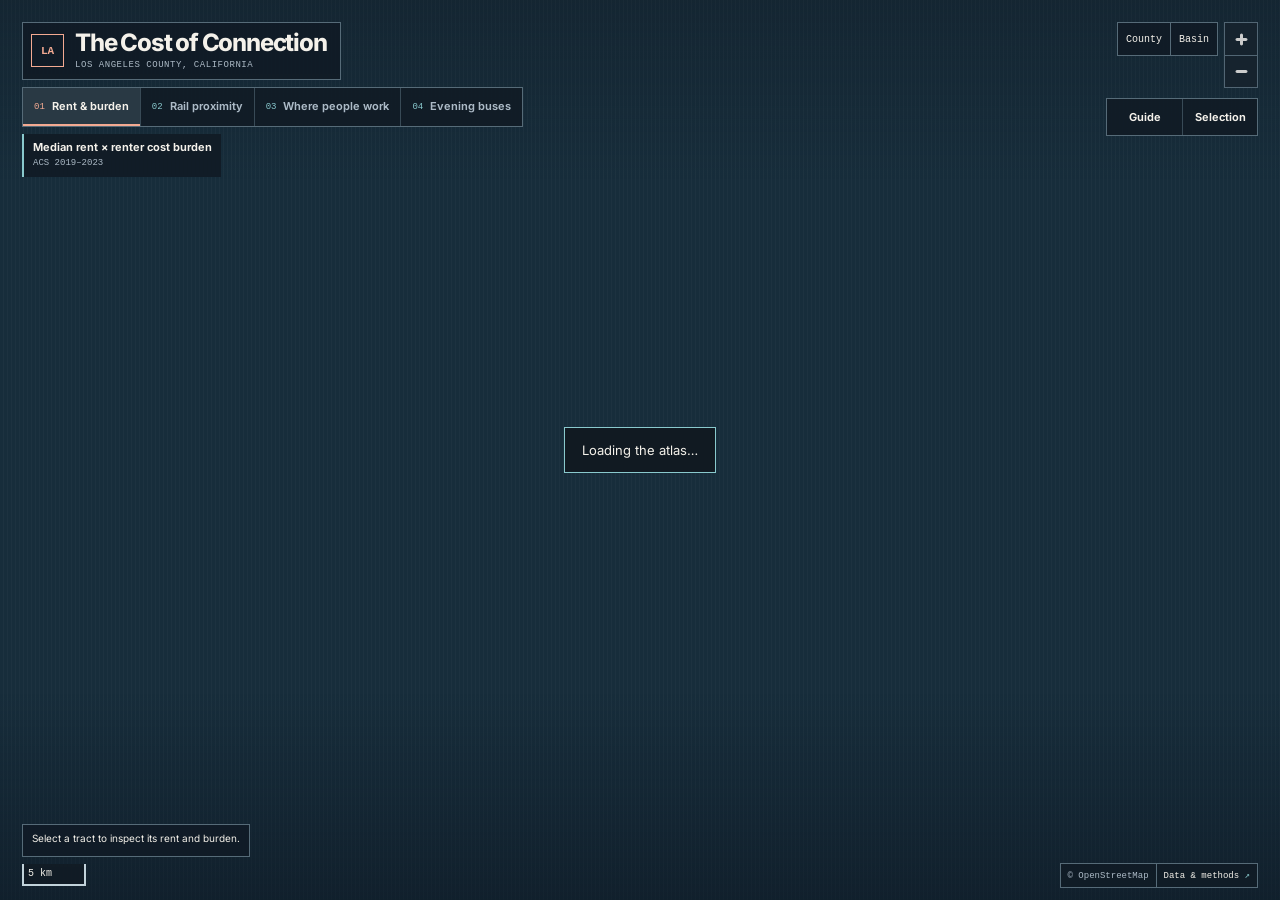
==== commit e895fd3e: "Compare evening bus service in Van Nuys and Reseda" ====
--- a/index.html
+++ b/index.html
@@ -33,6 +33,7 @@
         <button type="button" data-mode="housing" aria-pressed="true"><span class="chapter-no" aria-hidden="true">01</span>Rent &amp; burden</button>
         <button type="button" data-mode="rail" aria-pressed="false"><span class="chapter-no" aria-hidden="true">02</span>Rail proximity</button>
         <button type="button" data-mode="commute" aria-pressed="false"><span class="chapter-no" aria-hidden="true">03</span>Where people work</button>
+        <a href="./neighborhoods.html"><span class="chapter-no" aria-hidden="true">04</span>Evening buses</a>
       </nav>
       <div class="map-heading">
         <p id="map-title">Median rent × renter cost burden</p>
--- a/atlas.css
+++ b/atlas.css
@@ -78,16 +78,16 @@
   color: var(--peach); font: 700 11px var(--mono);
 }
 .chapters { display: flex; width: fit-content; max-width: 100%; margin-top: 7px; border: 1px solid var(--overlay-line); background: var(--overlay); pointer-events: auto; }
-.chapters button {
+.chapters button, .chapters a {
   display: flex; gap: 7px; align-items: center; justify-content: center; border: 0;
   background: transparent; padding: 7px 11px; min-height: 38px;
-  font-size: 11px; font-weight: 650; line-height: 1.2; color: var(--muted);
-}
-.chapters button + button { border-left: 1px solid var(--rule); }
+  font-size: 11px; font-weight: 650; line-height: 1.2; color: var(--muted); text-decoration: none;
+}
+.chapters > :not(:first-child) { border-left: 1px solid var(--rule); }
 .chapter-no { color: var(--cyan); font: 9px var(--mono); }
 .chapters button[aria-pressed=true] { background: #293944; color: var(--ink); box-shadow: inset 0 -2px var(--peach); }
 .chapters button[aria-pressed=true] .chapter-no { color: var(--peach); }
-.chapters button[aria-pressed=false]:hover { background: var(--soft); color: var(--ink); }
+.chapters button[aria-pressed=false]:hover, .chapters a:hover { background: var(--soft); color: var(--ink); }
 .map-heading { margin-top: 7px; width: fit-content; max-width: 100%; padding: 7px 9px; background: var(--overlay); border-left: 2px solid var(--cyan); }
 .map-heading p, .map-caption p { margin: 0; }
 .map-heading p:first-child { font-weight: 680; font-size: 11px; line-height: 1.24; }
@@ -256,7 +256,7 @@
   .wordmark h1 { font-size: 16px; }
   .wordmark p { font-size: 8px; margin-top: 3px; }
   .survey-mark { width: 25px; height: 25px; font-size: 9px; }
-  .chapters button { padding: 6px 8px; min-height: 36px; gap: 4px; font-size: 10px; }
+  .chapters button, .chapters a { padding: 6px 8px; min-height: 36px; gap: 4px; font-size: 10px; }
   .chapter-no { font-size: 8px; }
   .map-heading { padding: 5px 7px; }
   .map-heading p:first-child { font-size: 10px; }
@@ -273,6 +273,12 @@
   }
   .dock-content { margin: 0 0 5px; }
 }
+@media (max-width: 480px) {
+  .chapters { display: grid; grid-template-columns: repeat(2, minmax(0, 1fr)); }
+  .chapters > :nth-child(odd) { border-left: 0; }
+  .chapters > :nth-child(n+3) { border-top: 1px solid var(--rule); }
+  .chapters > * { justify-content: start; }
+}
 @media (max-width: 350px) {
   .wordmark h1 { font-size: 14px; }
   .wordmark p { letter-spacing: 0; }
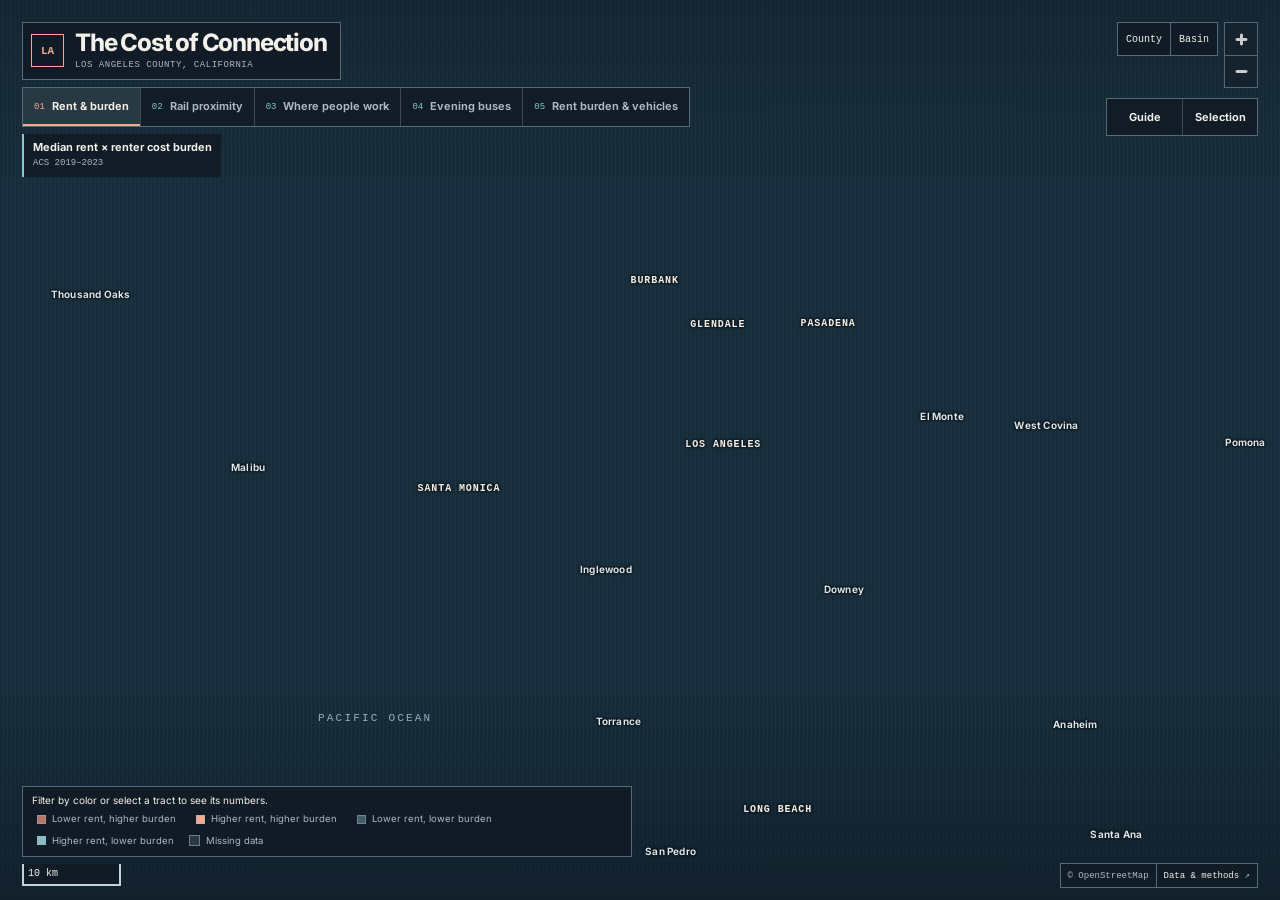
==== commit 23a3b88e: "Map renter cost burden and vehicle availability in the original LA study tracts" ====
--- a/index.html
+++ b/index.html
@@ -34,6 +34,7 @@
         <button type="button" data-mode="rail" aria-pressed="false"><span class="chapter-no" aria-hidden="true">02</span>Rail proximity</button>
         <button type="button" data-mode="commute" aria-pressed="false"><span class="chapter-no" aria-hidden="true">03</span>Where people work</button>
         <a href="./neighborhoods.html"><span class="chapter-no" aria-hidden="true">04</span>Evening buses</a>
+        <a href="./renter-vehicles.html"><span class="chapter-no" aria-hidden="true">05</span>Rent burden &amp; vehicles</a>
       </nav>
       <div class="map-heading">
         <p id="map-title">Median rent × renter cost burden</p>
--- a/atlas.css
+++ b/atlas.css
@@ -274,10 +274,10 @@
   .dock-content { margin: 0 0 5px; }
 }
 @media (max-width: 480px) {
-  .chapters { display: grid; grid-template-columns: repeat(2, minmax(0, 1fr)); }
-  .chapters > :nth-child(odd) { border-left: 0; }
-  .chapters > :nth-child(n+3) { border-top: 1px solid var(--rule); }
-  .chapters > * { justify-content: start; }
+  .chapters { display: grid; grid-template-columns: repeat(6, minmax(0, 1fr)); }
+  .chapters button { grid-column: span 2; }
+  .chapters a { grid-column: span 3; border-top: 1px solid var(--rule); }
+  .chapters a:first-of-type { border-left: 0; }
 }
 @media (max-width: 350px) {
   .wordmark h1 { font-size: 14px; }
